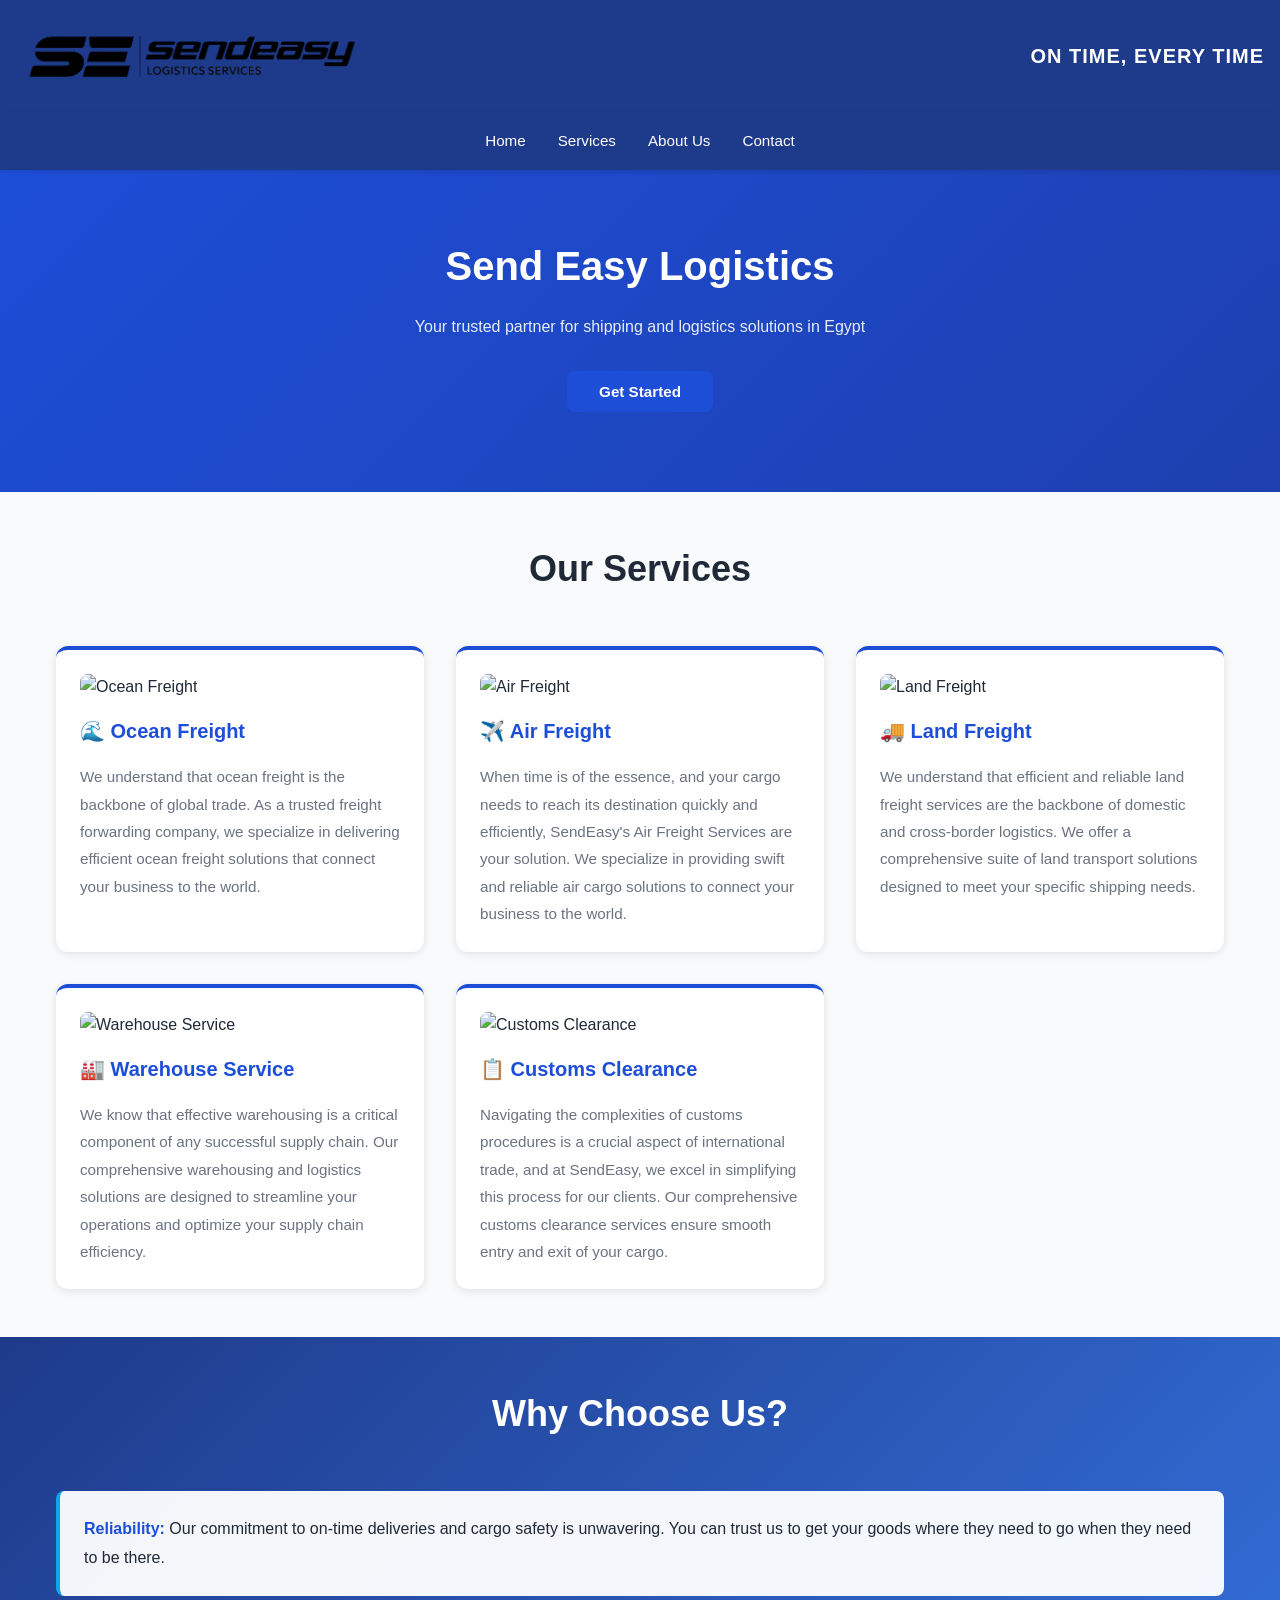
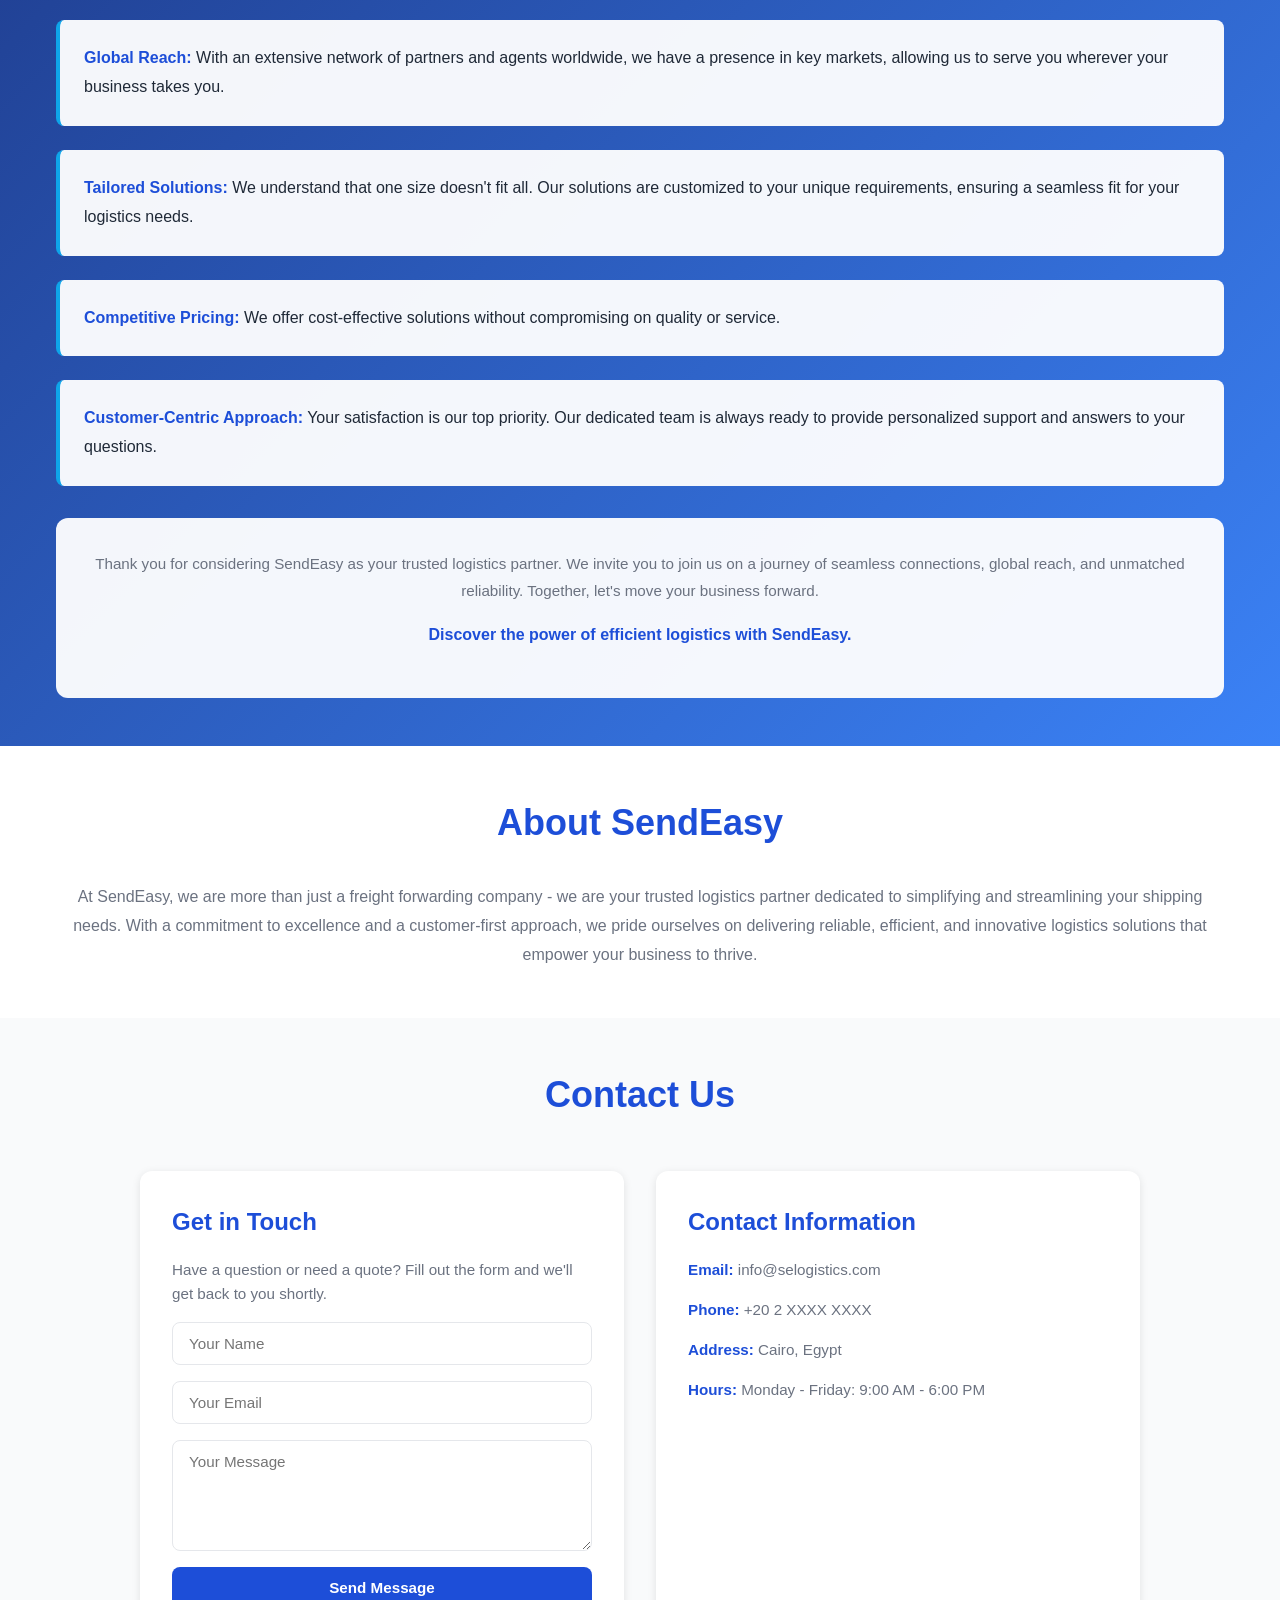
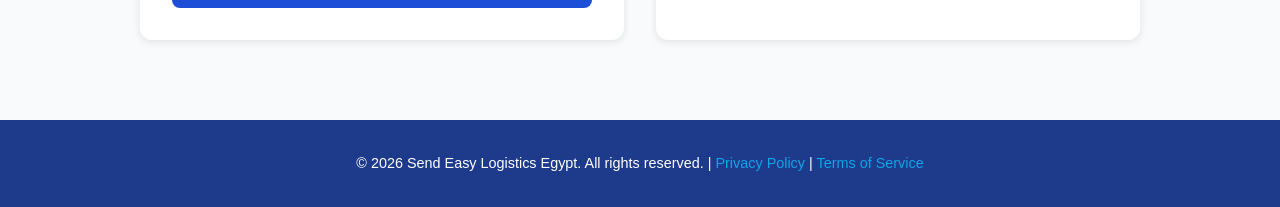
==== index.html @ a999d29d "Update footer company name to Send Easy Logistics Egypt" ====
<!DOCTYPE html>
<html lang="en">
<head>
    <meta charset="UTF-8">
    <meta name="viewport" content="width=device-width, initial-scale=1.0">
    <title>Send Easy Logistics | SE Logistics Egypt</title>
    
    <link rel="stylesheet" href="css/style.css">
</head>
<body class="bg-gray-50 text-gray-800 antialiased">

    <!-- Header Banner -->
    <div class="banner-container">
        <div class="banner-content">
            <img src="images/se-banner.png" alt="Send Easy Logistics" class="banner-logo">
            <div class="banner-text">
                <p>ON TIME, EVERY TIME</p>
            </div>
        </div>
    </div>

    <!-- Navigation -->
    <nav class="navbar">
        <div class="nav-container">
            <button class="mobile-menu-btn" id="mobileMenuBtn">☰</button>
            <ul class="nav-menu" id="navMenu">
                <li><a href="#home" class="nav-link">Home</a></li>
                <li><a href="#services" class="nav-link">Services</a></li>
                <li><a href="#about" class="nav-link">About Us</a></li>
                <li><a href="#contact" class="nav-link">Contact</a></li>
            </ul>
        </div>
    </nav>

    <!-- Hero Section -->
    <section id="home" class="hero">
        <h1>Send Easy Logistics</h1>
        <p>Your trusted partner for shipping and logistics solutions in Egypt</p>
        <button class="btn btn-primary">Get Started</button>
    </section>

    <!-- Services Section -->
    <section id="services" class="services-section">
        <div class="container">
            <h2>Our Services</h2>
            <div class="services-grid">
                <div class="service-card">
                    <img src="images/ocean-freight.jpg" alt="Ocean Freight" class="card-image">
                    <h3>🌊 Ocean Freight</h3>
                    <p>We understand that ocean freight is the backbone of global trade. As a trusted freight forwarding company, we specialize in delivering efficient ocean freight solutions that connect your business to the world.</p>
                </div>
                <div class="service-card">
                    <img src="images/air-freight.jpg" alt="Air Freight" class="card-image">
                    <h3>✈️ Air Freight</h3>
                    <p>When time is of the essence, and your cargo needs to reach its destination quickly and efficiently, SendEasy's Air Freight Services are your solution. We specialize in providing swift and reliable air cargo solutions to connect your business to the world.</p>
                </div>
                <div class="service-card">
                    <img src="images/land-freight.jpg" alt="Land Freight" class="card-image">
                    <h3>🚚 Land Freight</h3>
                    <p>We understand that efficient and reliable land freight services are the backbone of domestic and cross-border logistics. We offer a comprehensive suite of land transport solutions designed to meet your specific shipping needs.</p>
                </div>
                <div class="service-card">
                    <img src="images/warehouse-service.jpg" alt="Warehouse Service" class="card-image">
                    <h3>🏭 Warehouse Service</h3>
                    <p>We know that effective warehousing is a critical component of any successful supply chain. Our comprehensive warehousing and logistics solutions are designed to streamline your operations and optimize your supply chain efficiency.</p>
                </div>
                <div class="service-card">
                    <img src="images/customs-clearance.jpg" alt="Customs Clearance" class="card-image">
                    <h3>📋 Customs Clearance</h3>
                    <p>Navigating the complexities of customs procedures is a crucial aspect of international trade, and at SendEasy, we excel in simplifying this process for our clients. Our comprehensive customs clearance services ensure smooth entry and exit of your cargo.</p>
                </div>
            </div>
        </div>
    </section>

    <!-- Why Choose Us Section -->
    <section class="why-choose-us">
        <div class="container">
            <h2>Why Choose Us?</h2>
            <div class="reasons-grid">
                <div class="reason-item">
                    <strong>Reliability:</strong> Our commitment to on-time deliveries and cargo safety is unwavering. You can trust us to get your goods where they need to go when they need to be there.
                </div>
                <div class="reason-item">
                    <strong>Global Reach:</strong> With an extensive network of partners and agents worldwide, we have a presence in key markets, allowing us to serve you wherever your business takes you.
                </div>
                <div class="reason-item">
                    <strong>Tailored Solutions:</strong> We understand that one size doesn't fit all. Our solutions are customized to your unique requirements, ensuring a seamless fit for your logistics needs.
                </div>
                <div class="reason-item">
                    <strong>Competitive Pricing:</strong> We offer cost-effective solutions without compromising on quality or service.
                </div>
                <div class="reason-item">
                    <strong>Customer-Centric Approach:</strong> Your satisfaction is our top priority. Our dedicated team is always ready to provide personalized support and answers to your questions.
                </div>
            </div>
            <div class="why-choose-us-closing">
                <p>Thank you for considering SendEasy as your trusted logistics partner. We invite you to join us on a journey of seamless connections, global reach, and unmatched reliability. Together, let's move your business forward.</p>
                <p class="tagline">Discover the power of efficient logistics with SendEasy.</p>
            </div>
        </div>
    </section>

    <!-- About Section -->
    <section id="about" class="about-section">
        <div class="container">
            <h2>About SendEasy</h2>
            <p>At SendEasy, we are more than just a freight forwarding company - we are your trusted logistics partner dedicated to simplifying and streamlining your shipping needs. With a commitment to excellence and a customer-first approach, we pride ourselves on delivering reliable, efficient, and innovative logistics solutions that empower your business to thrive.</p>
        </div>
    </section>

    <!-- Contact Section -->
    <section id="contact" class="contact-section">
        <div class="container">
            <h2>Contact Us</h2>
            <div class="contact-content">
                <div class="contact-form">
                    <h3>Get in Touch</h3>
                    <p>Have a question or need a quote? Fill out the form and we'll get back to you shortly.</p>
                    <form class="form-group">
                        <input type="text" placeholder="Your Name" required>
                        <input type="email" placeholder="Your Email" required>
                        <textarea placeholder="Your Message" rows="5" required></textarea>
                        <button type="submit" class="btn btn-primary">Send Message</button>
                    </form>
                </div>
                <div class="contact-info">
                    <h3>Contact Information</h3>
                    <p><strong>Email:</strong> info@selogistics.com</p>
                    <p><strong>Phone:</strong> +20 2 XXXX XXXX</p>
                    <p><strong>Address:</strong> Cairo, Egypt</p>
                    <p><strong>Hours:</strong> Monday - Friday: 9:00 AM - 6:00 PM</p>
                </div>
            </div>
        </div>
    </section>

    <!-- Footer -->
    <footer>
        <p>&copy; 2026 Send Easy Logistics Egypt. All rights reserved. | <a href="#">Privacy Policy</a> | <a href="#">Terms of Service</a></p>
    </footer>

    <script src="js/script.js"></script>
</body>
</html>
---- css/style.css ----
/* SE Logistics Egypt - Main Styles */

:root {
    --primary-color: #1D4ED8;
    --secondary-color: #dc2626;
    --accent-color: #0EA5E9;
    --text-dark: #1f2937;
    --text-light: #6b7280;
    --border-color: #e5e7eb;
    --banner-blue: #1E3A8A;
}

* {
    margin: 0;
    padding: 0;
    box-sizing: border-box;
}

html {
    scroll-behavior: smooth;
}

body {
    font-family: 'Segoe UI', Tahoma, Geneva, Verdana, sans-serif;
    line-height: 1.6;
    color: var(--text-dark);
    background-color: #f9fafb;
    overflow-x: hidden;
}

.container {
    max-width: 1200px;
    margin: 0 auto;
    padding: 0 1rem;
}

/* Banner */
.banner-container {
    background-color: var(--banner-blue);
    box-shadow: 0 2px 8px rgba(0,0,0,0.1);
    overflow-x: hidden;
}

.banner-content {
    display: flex;
    align-items: center;
    justify-content: space-between;
    padding: 1rem;
    flex-wrap: wrap;
    gap: 1rem;
}

.banner-logo {
    height: 80px;
    object-fit: contain;
    max-width: 100%;
}

.banner-text p {
    font-weight: 700;
    font-size: 1.25rem;
    letter-spacing: 0.05em;
    color: white;
    text-align: right;
}

@media (max-width: 768px) {
    .banner-content {
        flex-direction: column;
        padding: 1rem 0.5rem;
    }

    .banner-logo {
        height: 60px;
        width: 100%;
    }

    .banner-text p {
        font-size: 1rem;
    }
}

/* Navigation */
.navbar {
    background-color: var(--banner-blue);
    box-shadow: 0 2px 4px rgba(0,0,0,0.1);
    position: sticky;
    top: 0;
    z-index: 100;
}

.nav-container {
    max-width: 1200px;
    margin: 0 auto;
    padding: 0 1rem;
    display: flex;
    align-items: center;
    justify-content: center;
    position: relative;
}

.nav-menu {
    list-style: none;
    display: flex;
    justify-content: center;
    gap: 2rem;
    padding: 1rem 0;
    flex-wrap: wrap;
}

.nav-link {
    text-decoration: none;
    color: white;
    font-weight: 500;
    transition: color 0.3s ease;
    font-size: 0.95rem;
}

.nav-link:hover {
    color: var(--accent-color);
}

.mobile-menu-btn {
    display: none;
    background: none;
    border: none;
    font-size: 1.5rem;
    cursor: pointer;
    color: white;
}

@media (max-width: 768px) {
    .nav-container {
        justify-content: space-between;
        padding: 0.5rem;
    }

    .mobile-menu-btn {
        display: block;
    }

    .nav-menu {
        flex-direction: column;
        gap: 0.5rem;
        padding: 1rem 0;
        width: 100%;
    }

    .nav-menu.active {
        display: flex;
    }

    .nav-menu:not(.active) {
        display: none;
    }

    .nav-link {
        display: block;
        padding: 0.5rem 1rem;
        text-align: center;
    }
}

/* Hero Section */
.hero {
    background: linear-gradient(135deg, #1D4ED8 0%, #1E40AF 100%);
    color: white;
    padding: 4rem 1rem 5rem 1rem;
    text-align: center;
}

.hero h1 {
    font-size: 2.5rem;
    margin-bottom: 1rem;
}

.hero p {
    font-size: 1rem;
    margin-bottom: 2rem;
    opacity: 0.9;
}

@media (max-width: 768px) {
    .hero {
        padding: 2.5rem 1rem 3rem 1rem;
    }

    .hero h1 {
        font-size: 1.75rem;
    }

    .hero p {
        font-size: 0.9rem;
    }
}

/* Buttons */
.btn {
    display: inline-block;
    padding: 0.75rem 2rem;
    border-radius: 0.5rem;
    text-decoration: none;
    font-weight: 600;
    transition: all 0.3s ease;
    border: none;
    cursor: pointer;
    font-size: 0.95rem;
}

.btn-primary {
    background-color: var(--primary-color);
    color: white;
}

.btn-primary:hover {
    background-color: #1E40AF;
    transform: translateY(-2px);
    box-shadow: 0 4px 12px rgba(29, 78, 216, 0.35);
}

.btn-secondary {
    background-color: var(--secondary-color);
    color: white;
}

.btn-secondary:hover {
    background-color: #b91c1c;
    transform: translateY(-2px);
}

/* Services Section */
.services-section {
    padding: 3rem 1rem;
    background-color: #f9fafb;
}

.services-section h2 {
    font-size: 2.25rem;
    text-align: center;
    margin-bottom: 3rem;
    color: var(--text-dark);
}

.services-grid {
    display: grid;
    grid-template-columns: repeat(3, 1fr);
    gap: 2rem;
    max-width: 1200px;
    margin: 0 auto;
}

.service-card {
    background: white;
    padding: 1.5rem;
    border-radius: 0.75rem;
    box-shadow: 0 2px 8px rgba(0,0,0,0.1);
    transition: all 0.3s ease;
    border-top: 4px solid var(--primary-color);
}

.service-card:hover {
    box-shadow: 0 8px 16px rgba(0,0,0,0.15);
    transform: translateY(-4px);
}

.card-image {
    width: 100%;
    height: 200px;
    object-fit: cover;
    border-radius: 0.5rem;
    margin-bottom: 1rem;
}

.service-card h3 {
    color: var(--primary-color);
    margin-bottom: 1rem;
    font-size: 1.25rem;
}

.service-card p {
    color: var(--text-light);
    line-height: 1.8;
    font-size: 0.95rem;
}

/* Last two cards centered */
.services-grid .service-card:nth-child(4),
.services-grid .service-card:nth-child(5) {
    grid-column: auto;
}

.services-grid .service-card:nth-child(4) {
    grid-column: 1 / 2;
    margin-left: auto;
}

.services-grid .service-card:nth-child(5) {
    grid-column: 2 / 3;
    margin-right: auto;
}

@media (max-width: 1024px) {
    .services-grid {
        grid-template-columns: repeat(2, 1fr);
    }

    .services-grid .service-card:nth-child(4) {
        grid-column: 1 / 2;
        margin-left: 0;
    }

    .services-grid .service-card:nth-child(5) {
        grid-column: 2 / 3;
        margin-right: 0;
    }
}

@media (max-width: 768px) {
    .services-section {
        padding: 2rem 0.5rem;
    }

    .services-section h2 {
        font-size: 1.75rem;
        margin-bottom: 2rem;
    }

    .services-grid {
        grid-template-columns: 1fr;
        gap: 1.5rem;
    }

    .services-grid .service-card:nth-child(4),
    .services-grid .service-card:nth-child(5) {
        grid-column: auto;
        margin: 0;
    }

    .card-image {
        height: 150px;
    }

    .service-card {
        padding: 1rem;
    }

    .service-card h3 {
        font-size: 1.1rem;
    }

    .service-card p {
        font-size: 0.9rem;
    }
}

/* Why Choose Us Section */
.why-choose-us {
    background: linear-gradient(135deg, var(--banner-blue) 0%, #3B82F6 100%);
    padding: 3rem 1rem;
}

.why-choose-us h2 {
    font-size: 2.25rem;
    margin-bottom: 3rem;
    text-align: center;
    color: white;
}

.reasons-grid {
    display: grid;
    grid-template-columns: 1fr;
    gap: 1.5rem;
    margin-bottom: 2rem;
}

.reason-item {
    background: rgba(255, 255, 255, 0.95);
    padding: 1.5rem;
    border-radius: 0.5rem;
    border-left: 4px solid var(--accent-color);
    line-height: 1.8;
}

.reason-item strong {
    color: var(--primary-color);
    font-size: 1rem;
}

.why-choose-us-closing {
    background: rgba(255, 255, 255, 0.95);
    padding: 2rem;
    border-radius: 0.75rem;
    text-align: center;
}

.why-choose-us-closing p {
    color: var(--text-light);
    line-height: 1.8;
    margin-bottom: 1rem;
    font-size: 0.95rem;
}

.why-choose-us-closing .tagline {
    font-weight: 600;
    color: var(--primary-color);
    font-size: 1rem;
}

@media (max-width: 768px) {
    .why-choose-us {
        padding: 2rem 0.5rem;
    }

    .why-choose-us h2 {
        font-size: 1.75rem;
        margin-bottom: 2rem;
    }

    .reason-item {
        padding: 1rem;
    }

    .reason-item strong {
        font-size: 0.95rem;
    }

    .why-choose-us-closing {
        padding: 1.5rem;
    }

    .why-choose-us-closing p {
        font-size: 0.9rem;
    }
}

/* About Section */
.about-section {
    padding: 3rem 1rem;
    background-color: white;
}

.about-section h2 {
    font-size: 2.25rem;
    text-align: center;
    margin-bottom: 2rem;
    color: var(--primary-color);
}

.about-section p {
    font-size: 1rem;
    text-align: center;
    color: var(--text-light);
    line-height: 1.8;
}

@media (max-width: 768px) {
    .about-section {
        padding: 2rem 0.5rem;
    }

    .about-section h2 {
        font-size: 1.75rem;
        margin-bottom: 1.5rem;
    }

    .about-section p {
        font-size: 0.95rem;
    }
}

/* Contact Section */
.contact-section {
    padding: 3rem 1rem;
    background-color: #f9fafb;
}

.contact-section h2 {
    font-size: 2.25rem;
    text-align: center;
    margin-bottom: 3rem;
    color: var(--primary-color);
}

.contact-content {
    display: grid;
    grid-template-columns: 1fr 1fr;
    gap: 2rem;
    max-width: 1000px;
    margin: 0 auto;
}

.contact-form,
.contact-info {
    background: white;
    padding: 2rem;
    border-radius: 0.75rem;
    box-shadow: 0 2px 8px rgba(0,0,0,0.1);
}

.contact-form h3,
.contact-info h3 {
    font-size: 1.5rem;
    margin-bottom: 1rem;
    color: var(--primary-color);
}

.contact-form p,
.contact-info p {
    color: var(--text-light);
    margin-bottom: 1rem;
    font-size: 0.95rem;
}

.form-group {
    display: flex;
    flex-direction: column;
    gap: 1rem;
}

.form-group input,
.form-group textarea {
    padding: 0.75rem 1rem;
    border: 1px solid var(--border-color);
    border-radius: 0.5rem;
    font-family: inherit;
    font-size: 0.95rem;
}

.form-group input:focus,
.form-group textarea:focus {
    outline: none;
    border-color: var(--primary-color);
    box-shadow: 0 0 0 3px rgba(29, 78, 216, 0.12);
}

.contact-info strong {
    color: var(--primary-color);
}

@media (max-width: 768px) {
    .contact-section {
        padding: 2rem 0.5rem;
    }

    .contact-section h2 {
        font-size: 1.75rem;
        margin-bottom: 2rem;
    }

    .contact-content {
        grid-template-columns: 1fr;
        gap: 1.5rem;
    }

    .contact-form,
    .contact-info {
        padding: 1.5rem;
    }

    .contact-form h3,
    .contact-info h3 {
        font-size: 1.25rem;
    }
}

/* Footer */
footer {
    background-color: var(--banner-blue);
    color: white;
    text-align: center;
    padding: 2rem 1rem;
    margin-top: 2rem;
    font-size: 0.9rem;
}

footer a {
    color: var(--accent-color);
    text-decoration: none;
}

footer a:hover {
    text-decoration: underline;
}

@media (max-width: 768px) {
    footer {
        padding: 1.5rem 0.5rem;
        font-size: 0.85rem;
    }
}

/* Utility Classes */
@media (max-width: 768px) {
    body {
        font-size: 14px;
    }
}
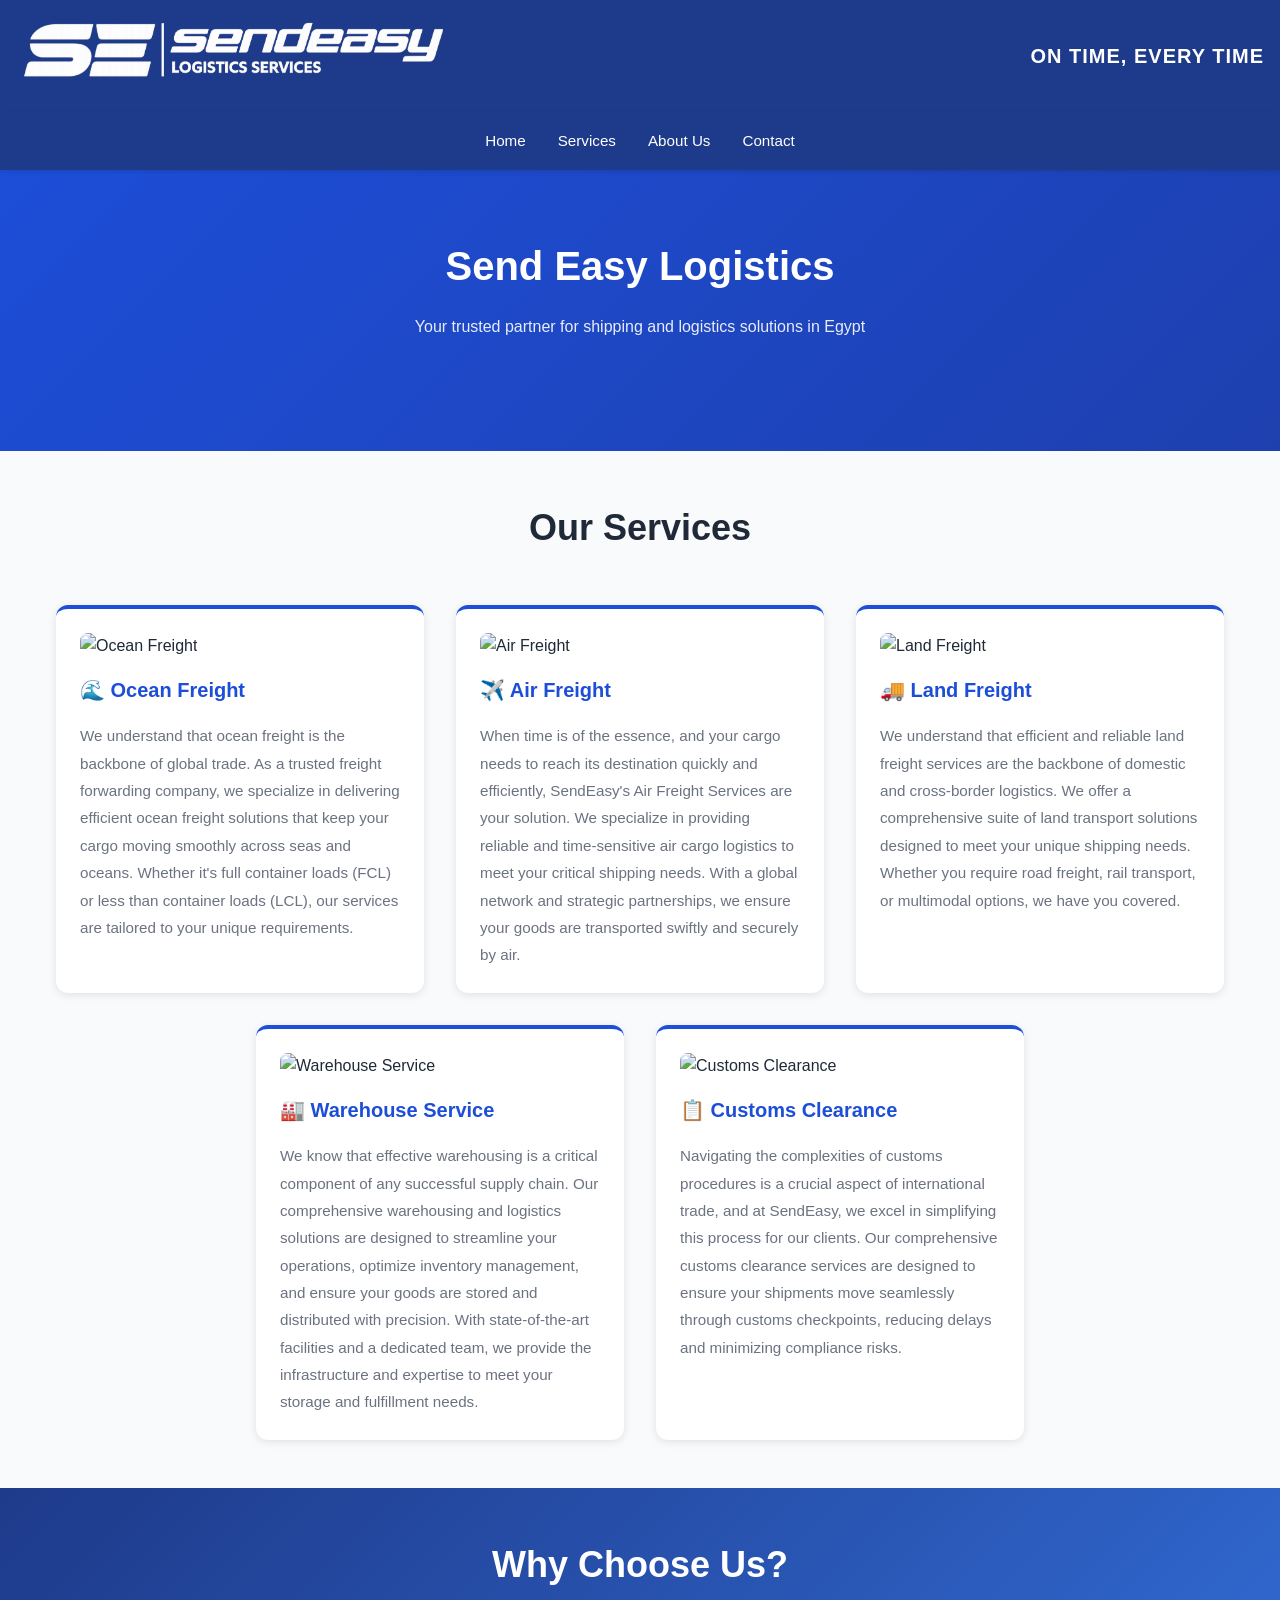
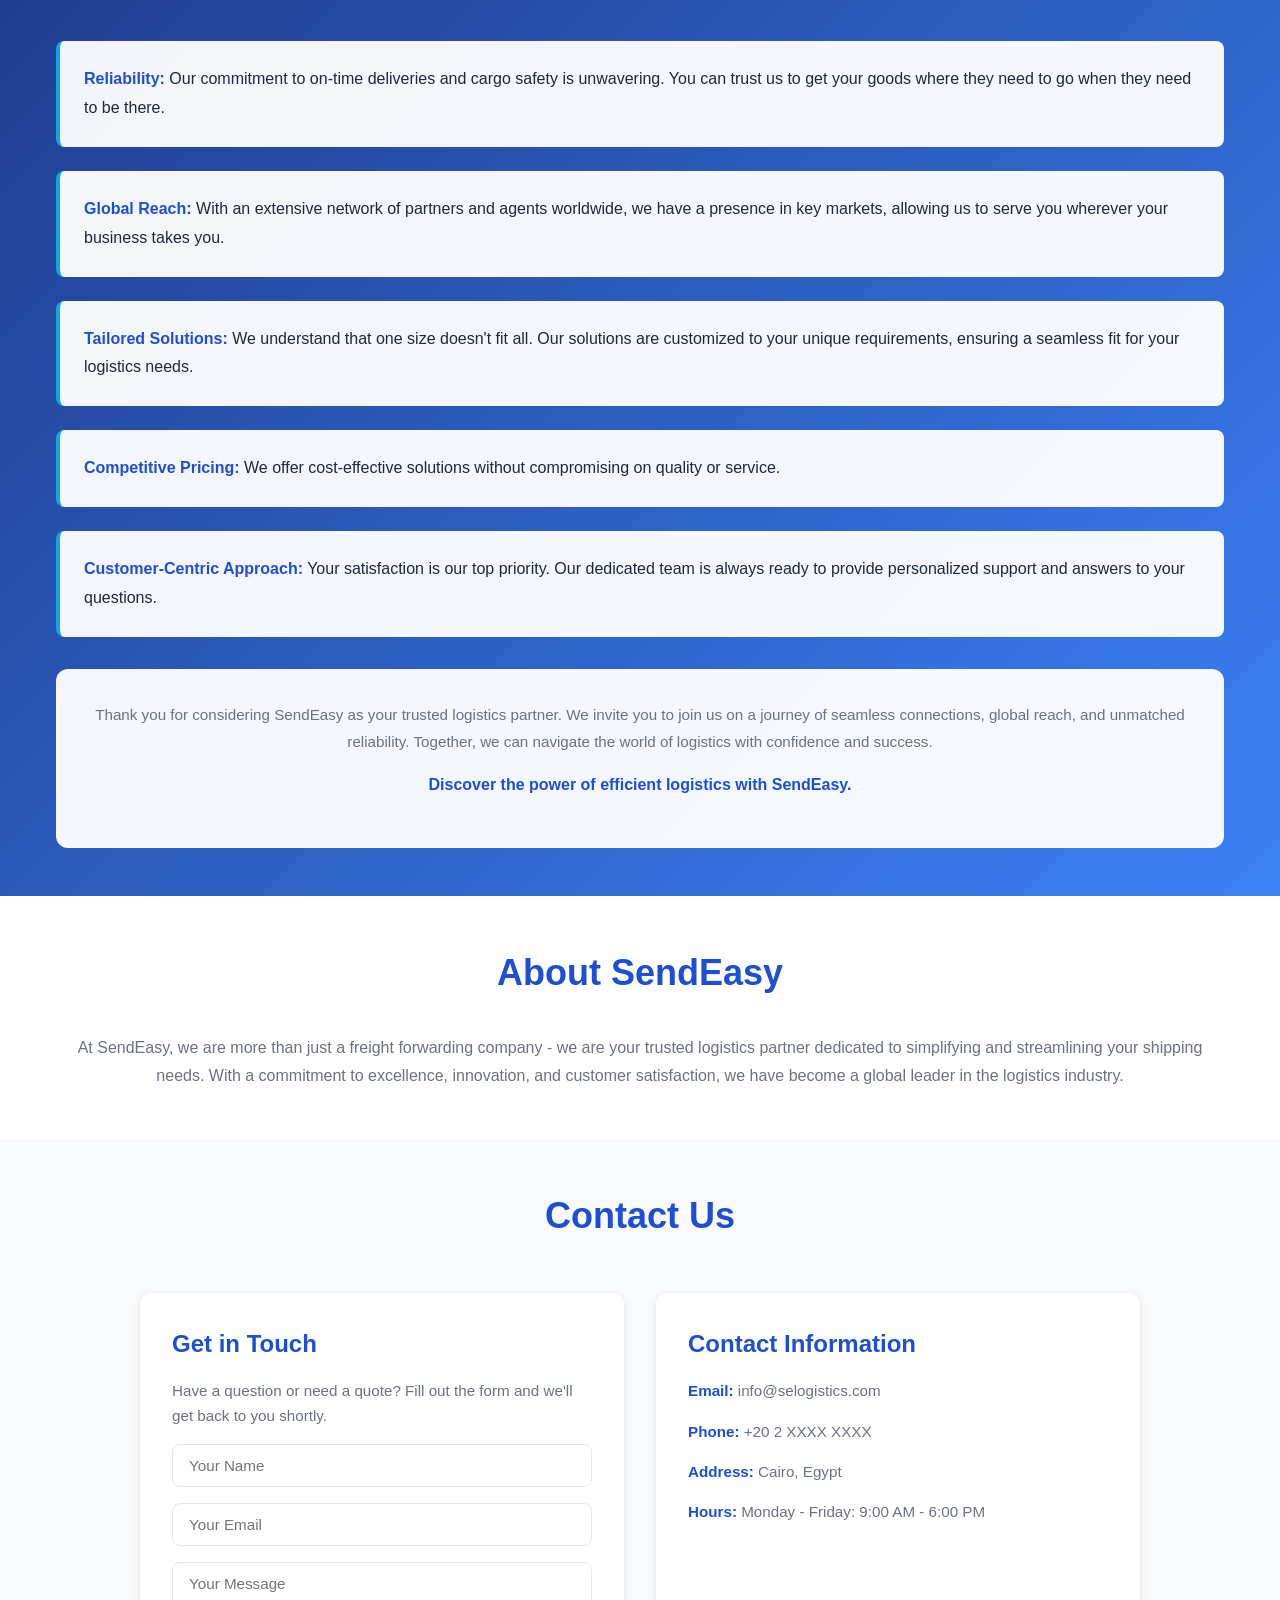
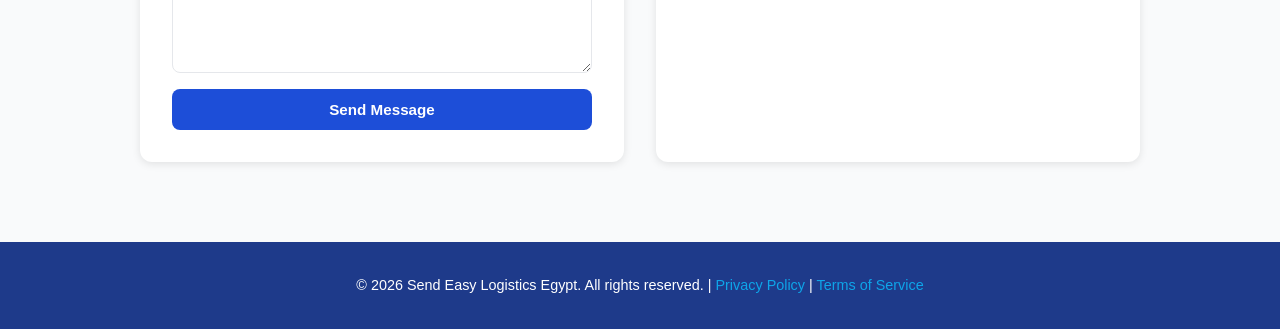
==== commit 22fdd9f1: "Remove Get Started button from hero section" ====
--- a/index.html
+++ b/index.html
@@ -36,7 +36,6 @@
     <section id="home" class="hero">
         <h1>Send Easy Logistics</h1>
         <p>Your trusted partner for shipping and logistics solutions in Egypt</p>
-        <button class="btn btn-primary">Get Started</button>
     </section>
 
     <!-- Services Section -->
@@ -47,27 +46,27 @@
                 <div class="service-card">
                     <img src="images/ocean-freight.jpg" alt="Ocean Freight" class="card-image">
                     <h3>🌊 Ocean Freight</h3>
-                    <p>We understand that ocean freight is the backbone of global trade. As a trusted freight forwarding company, we specialize in delivering efficient ocean freight solutions that connect your business to the world.</p>
+                    <p>We understand that ocean freight is the backbone of global trade. As a trusted freight forwarding company, we specialize in delivering efficient ocean freight solutions that keep your cargo moving smoothly across seas and oceans. Whether it's full container loads (FCL) or less than container loads (LCL), our services are tailored to your unique requirements.</p>
                 </div>
                 <div class="service-card">
                     <img src="images/air-freight.jpg" alt="Air Freight" class="card-image">
                     <h3>✈️ Air Freight</h3>
-                    <p>When time is of the essence, and your cargo needs to reach its destination quickly and efficiently, SendEasy's Air Freight Services are your solution. We specialize in providing swift and reliable air cargo solutions to connect your business to the world.</p>
+                    <p>When time is of the essence, and your cargo needs to reach its destination quickly and efficiently, SendEasy's Air Freight Services are your solution. We specialize in providing reliable and time-sensitive air cargo logistics to meet your critical shipping needs. With a global network and strategic partnerships, we ensure your goods are transported swiftly and securely by air.</p>
                 </div>
                 <div class="service-card">
                     <img src="images/land-freight.jpg" alt="Land Freight" class="card-image">
                     <h3>🚚 Land Freight</h3>
-                    <p>We understand that efficient and reliable land freight services are the backbone of domestic and cross-border logistics. We offer a comprehensive suite of land transport solutions designed to meet your specific shipping needs.</p>
+                    <p>We understand that efficient and reliable land freight services are the backbone of domestic and cross-border logistics. We offer a comprehensive suite of land transport solutions designed to meet your unique shipping needs. Whether you require road freight, rail transport, or multimodal options, we have you covered.</p>
                 </div>
                 <div class="service-card">
                     <img src="images/warehouse-service.jpg" alt="Warehouse Service" class="card-image">
                     <h3>🏭 Warehouse Service</h3>
-                    <p>We know that effective warehousing is a critical component of any successful supply chain. Our comprehensive warehousing and logistics solutions are designed to streamline your operations and optimize your supply chain efficiency.</p>
+                    <p>We know that effective warehousing is a critical component of any successful supply chain. Our comprehensive warehousing and logistics solutions are designed to streamline your operations, optimize inventory management, and ensure your goods are stored and distributed with precision. With state-of-the-art facilities and a dedicated team, we provide the infrastructure and expertise to meet your storage and fulfillment needs.</p>
                 </div>
                 <div class="service-card">
                     <img src="images/customs-clearance.jpg" alt="Customs Clearance" class="card-image">
                     <h3>📋 Customs Clearance</h3>
-                    <p>Navigating the complexities of customs procedures is a crucial aspect of international trade, and at SendEasy, we excel in simplifying this process for our clients. Our comprehensive customs clearance services ensure smooth entry and exit of your cargo.</p>
+                    <p>Navigating the complexities of customs procedures is a crucial aspect of international trade, and at SendEasy, we excel in simplifying this process for our clients. Our comprehensive customs clearance services are designed to ensure your shipments move seamlessly through customs checkpoints, reducing delays and minimizing compliance risks.</p>
                 </div>
             </div>
         </div>
@@ -95,7 +94,7 @@
                 </div>
             </div>
             <div class="why-choose-us-closing">
-                <p>Thank you for considering SendEasy as your trusted logistics partner. We invite you to join us on a journey of seamless connections, global reach, and unmatched reliability. Together, let's move your business forward.</p>
+                <p>Thank you for considering SendEasy as your trusted logistics partner. We invite you to join us on a journey of seamless connections, global reach, and unmatched reliability. Together, we can navigate the world of logistics with confidence and success.</p>
                 <p class="tagline">Discover the power of efficient logistics with SendEasy.</p>
             </div>
         </div>
@@ -105,7 +104,7 @@
     <section id="about" class="about-section">
         <div class="container">
             <h2>About SendEasy</h2>
-            <p>At SendEasy, we are more than just a freight forwarding company - we are your trusted logistics partner dedicated to simplifying and streamlining your shipping needs. With a commitment to excellence and a customer-first approach, we pride ourselves on delivering reliable, efficient, and innovative logistics solutions that empower your business to thrive.</p>
+            <p>At SendEasy, we are more than just a freight forwarding company - we are your trusted logistics partner dedicated to simplifying and streamlining your shipping needs. With a commitment to excellence, innovation, and customer satisfaction, we have become a global leader in the logistics industry.</p>
         </div>
     </section>
 
--- a/css/style.css
+++ b/css/style.css
@@ -243,7 +243,7 @@
 
 .services-grid {
     display: grid;
-    grid-template-columns: repeat(3, 1fr);
+    grid-template-columns: repeat(6, minmax(0, 1fr));
     gap: 2rem;
     max-width: 1200px;
     margin: 0 auto;
@@ -283,35 +283,24 @@
     font-size: 0.95rem;
 }
 
-/* Last two cards centered */
-.services-grid .service-card:nth-child(4),
-.services-grid .service-card:nth-child(5) {
-    grid-column: auto;
-}
-
-.services-grid .service-card:nth-child(4) {
-    grid-column: 1 / 2;
-    margin-left: auto;
-}
-
-.services-grid .service-card:nth-child(5) {
-    grid-column: 2 / 3;
-    margin-right: auto;
-}
+/* 3 cards on first row, 2 centered on second row */
+.services-grid .service-card:nth-child(1) { grid-column: 1 / span 2; }
+.services-grid .service-card:nth-child(2) { grid-column: 3 / span 2; }
+.services-grid .service-card:nth-child(3) { grid-column: 5 / span 2; }
+.services-grid .service-card:nth-child(4) { grid-column: 2 / span 2; }
+.services-grid .service-card:nth-child(5) { grid-column: 4 / span 2; }
 
 @media (max-width: 1024px) {
     .services-grid {
-        grid-template-columns: repeat(2, 1fr);
-    }
-
-    .services-grid .service-card:nth-child(4) {
-        grid-column: 1 / 2;
-        margin-left: 0;
-    }
-
+        grid-template-columns: repeat(2, minmax(0, 1fr));
+    }
+
+    .services-grid .service-card:nth-child(1),
+    .services-grid .service-card:nth-child(2),
+    .services-grid .service-card:nth-child(3),
+    .services-grid .service-card:nth-child(4),
     .services-grid .service-card:nth-child(5) {
-        grid-column: 2 / 3;
-        margin-right: 0;
+        grid-column: auto;
     }
 }
 
@@ -328,12 +317,6 @@
     .services-grid {
         grid-template-columns: 1fr;
         gap: 1.5rem;
-    }
-
-    .services-grid .service-card:nth-child(4),
-    .services-grid .service-card:nth-child(5) {
-        grid-column: auto;
-        margin: 0;
     }
 
     .card-image {
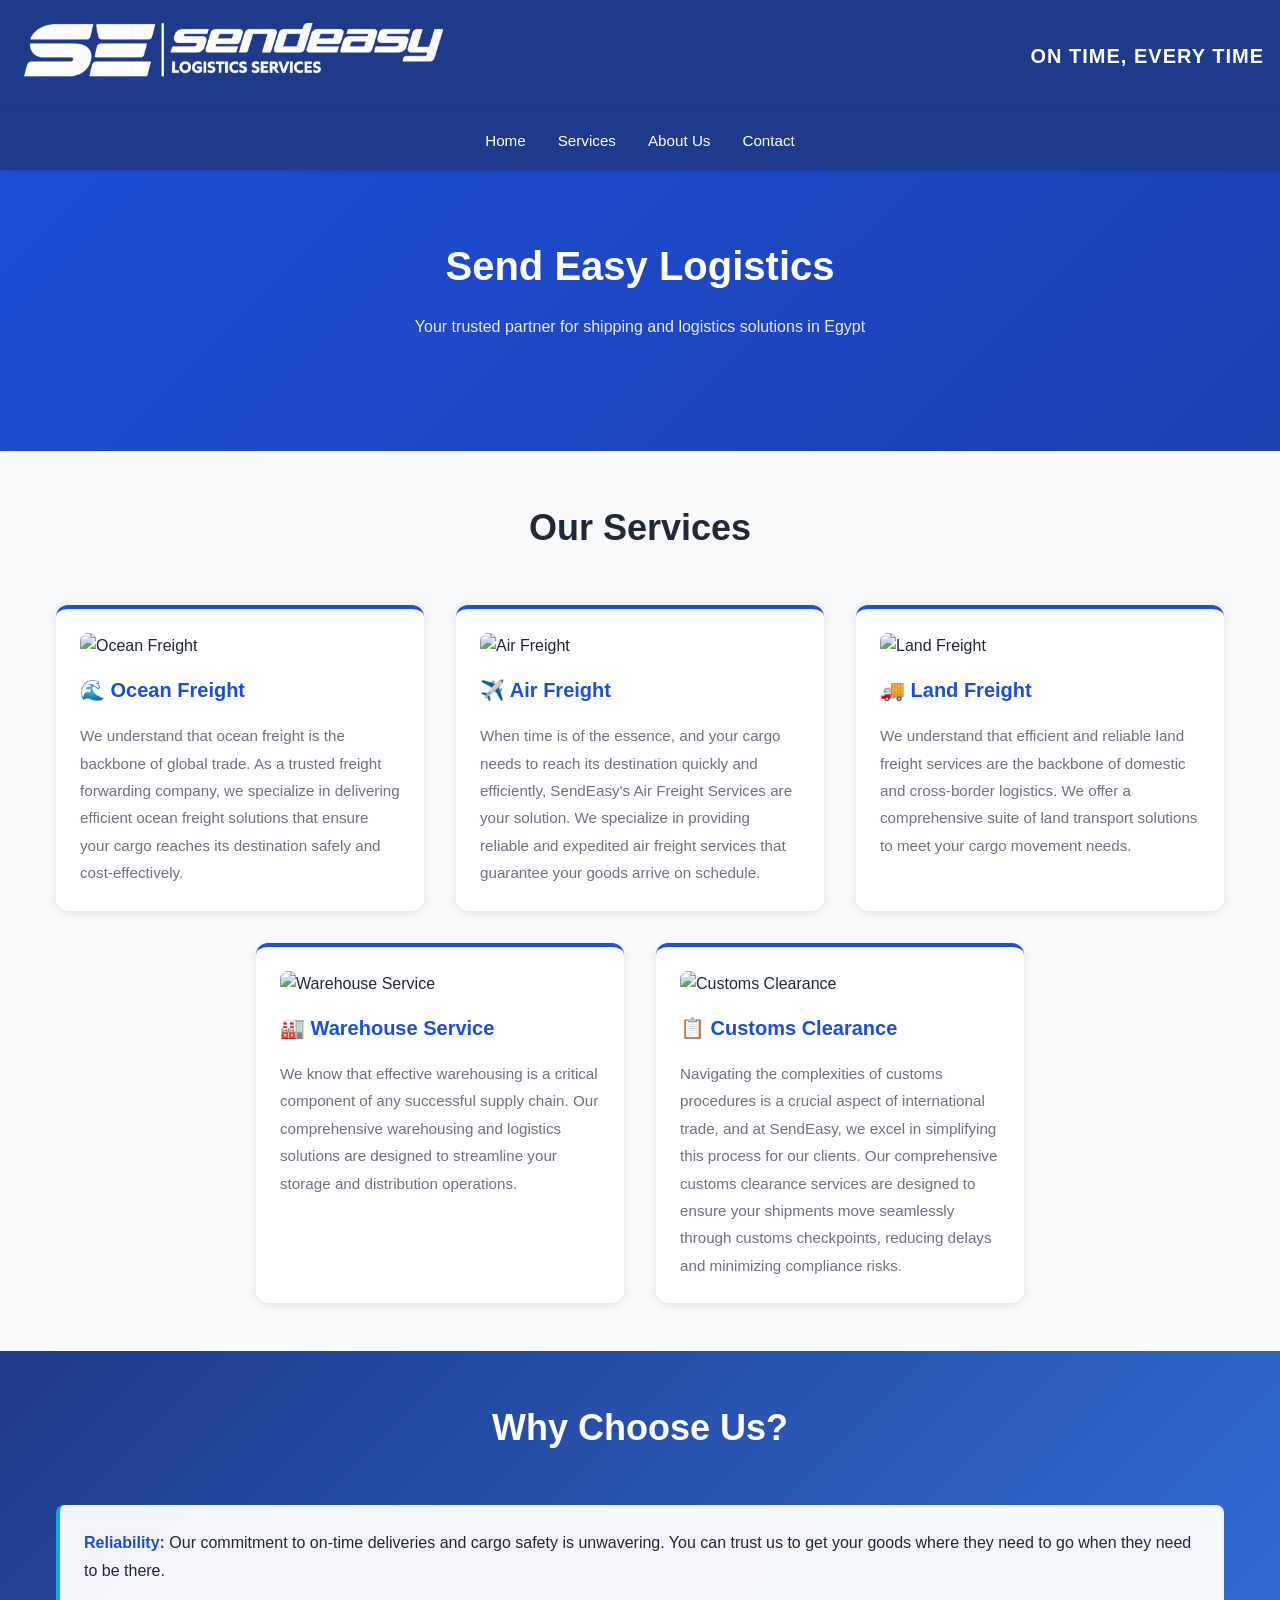
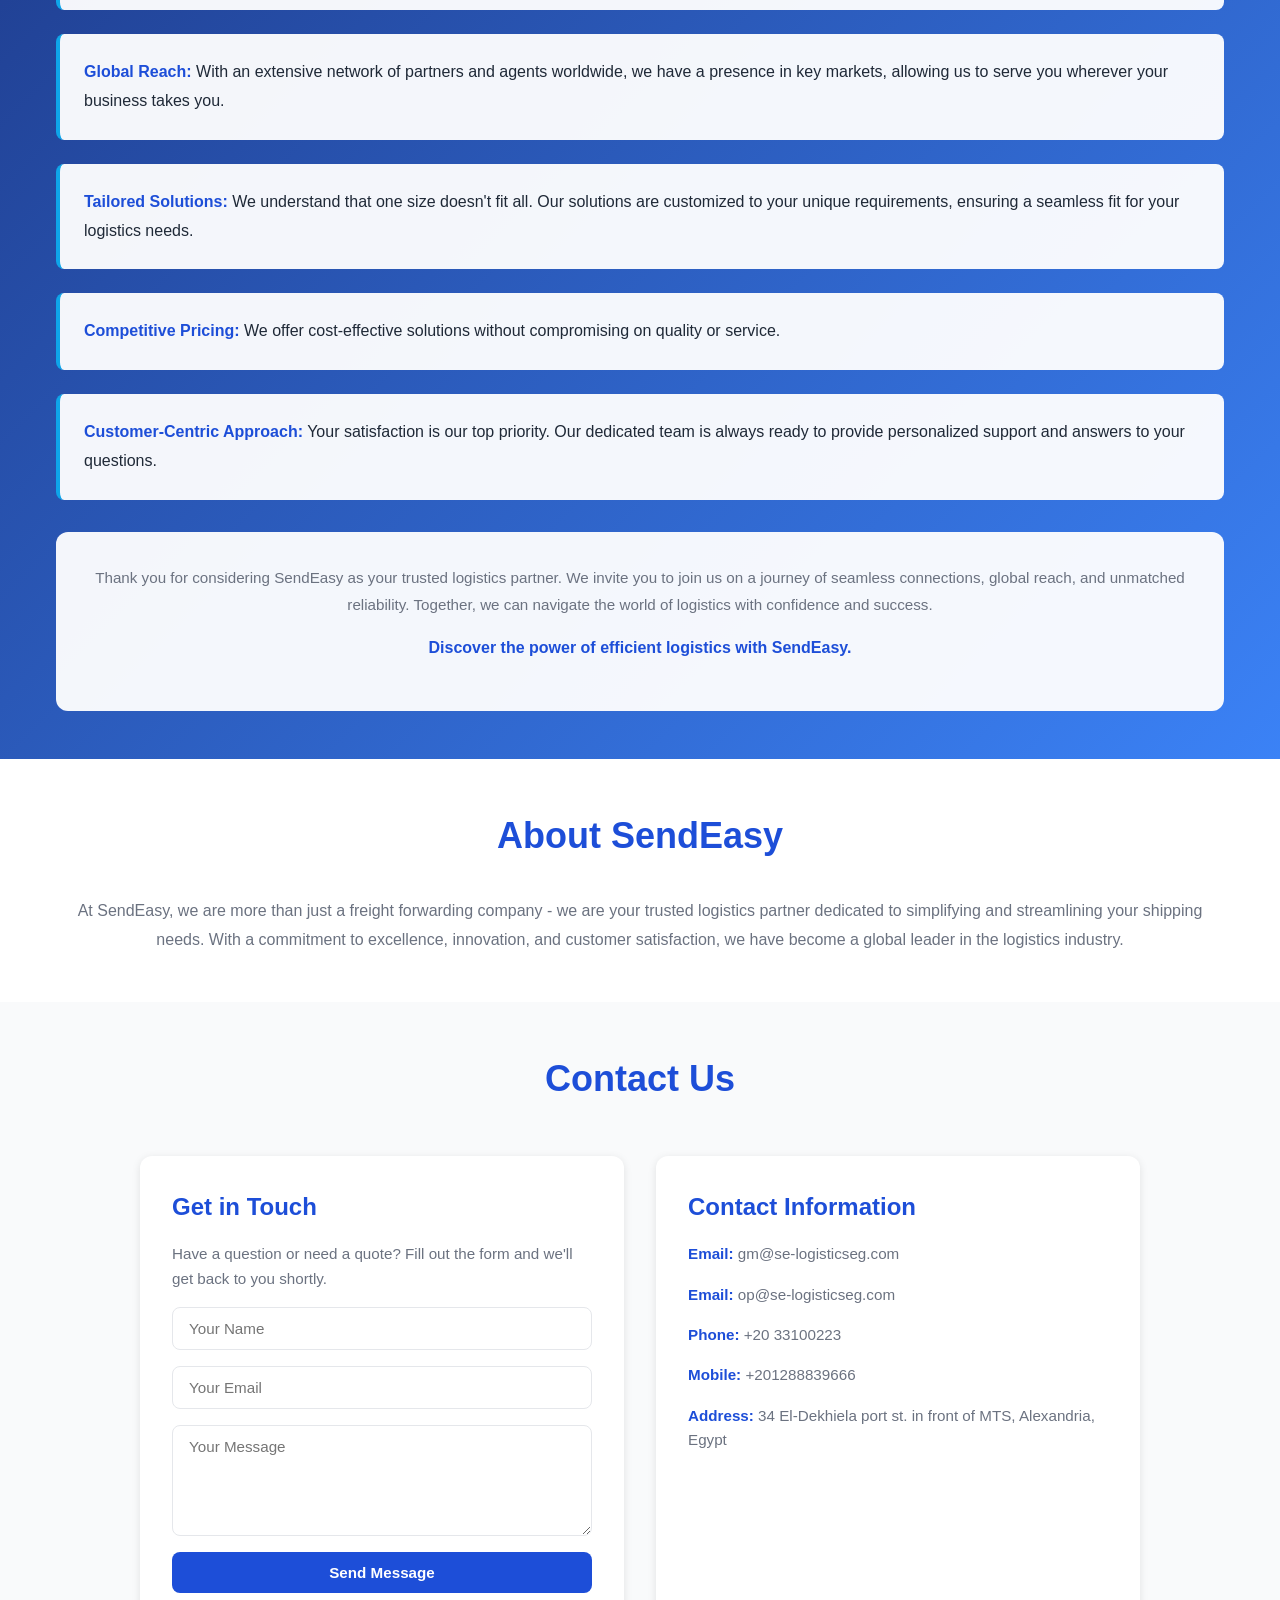
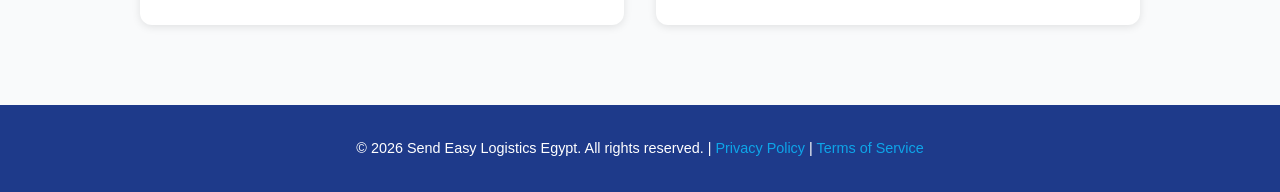
==== commit c1e0f79a: "Update contact information and add mobile number to footer contact details" ====
--- a/index.html
+++ b/index.html
@@ -46,22 +46,22 @@
                 <div class="service-card">
                     <img src="images/ocean-freight.jpg" alt="Ocean Freight" class="card-image">
                     <h3>🌊 Ocean Freight</h3>
-                    <p>We understand that ocean freight is the backbone of global trade. As a trusted freight forwarding company, we specialize in delivering efficient ocean freight solutions that keep your cargo moving smoothly across seas and oceans. Whether it's full container loads (FCL) or less than container loads (LCL), our services are tailored to your unique requirements.</p>
+                    <p>We understand that ocean freight is the backbone of global trade. As a trusted freight forwarding company, we specialize in delivering efficient ocean freight solutions that ensure your cargo reaches its destination safely and cost-effectively.</p>
                 </div>
                 <div class="service-card">
                     <img src="images/air-freight.jpg" alt="Air Freight" class="card-image">
                     <h3>✈️ Air Freight</h3>
-                    <p>When time is of the essence, and your cargo needs to reach its destination quickly and efficiently, SendEasy's Air Freight Services are your solution. We specialize in providing reliable and time-sensitive air cargo logistics to meet your critical shipping needs. With a global network and strategic partnerships, we ensure your goods are transported swiftly and securely by air.</p>
+                    <p>When time is of the essence, and your cargo needs to reach its destination quickly and efficiently, SendEasy's Air Freight Services are your solution. We specialize in providing reliable and expedited air freight services that guarantee your goods arrive on schedule.</p>
                 </div>
                 <div class="service-card">
                     <img src="images/land-freight.jpg" alt="Land Freight" class="card-image">
                     <h3>🚚 Land Freight</h3>
-                    <p>We understand that efficient and reliable land freight services are the backbone of domestic and cross-border logistics. We offer a comprehensive suite of land transport solutions designed to meet your unique shipping needs. Whether you require road freight, rail transport, or multimodal options, we have you covered.</p>
+                    <p>We understand that efficient and reliable land freight services are the backbone of domestic and cross-border logistics. We offer a comprehensive suite of land transport solutions to meet your cargo movement needs.</p>
                 </div>
                 <div class="service-card">
                     <img src="images/warehouse-service.jpg" alt="Warehouse Service" class="card-image">
                     <h3>🏭 Warehouse Service</h3>
-                    <p>We know that effective warehousing is a critical component of any successful supply chain. Our comprehensive warehousing and logistics solutions are designed to streamline your operations, optimize inventory management, and ensure your goods are stored and distributed with precision. With state-of-the-art facilities and a dedicated team, we provide the infrastructure and expertise to meet your storage and fulfillment needs.</p>
+                    <p>We know that effective warehousing is a critical component of any successful supply chain. Our comprehensive warehousing and logistics solutions are designed to streamline your storage and distribution operations.</p>
                 </div>
                 <div class="service-card">
                     <img src="images/customs-clearance.jpg" alt="Customs Clearance" class="card-image">
@@ -125,10 +125,11 @@
                 </div>
                 <div class="contact-info">
                     <h3>Contact Information</h3>
-                    <p><strong>Email:</strong> info@selogistics.com</p>
-                    <p><strong>Phone:</strong> +20 2 XXXX XXXX</p>
-                    <p><strong>Address:</strong> Cairo, Egypt</p>
-                    <p><strong>Hours:</strong> Monday - Friday: 9:00 AM - 6:00 PM</p>
+                    <p><strong>Email:</strong> gm@se-logisticseg.com</p>
+                    <p><strong>Email:</strong> op@se-logisticseg.com</p>
+                    <p><strong>Phone:</strong> +20 33100223</p>
+                    <p><strong>Mobile:</strong> +201288839666</p>
+                    <p><strong>Address:</strong> 34 El-Dekhiela port st. in front of MTS, Alexandria, Egypt</p>
                 </div>
             </div>
         </div>
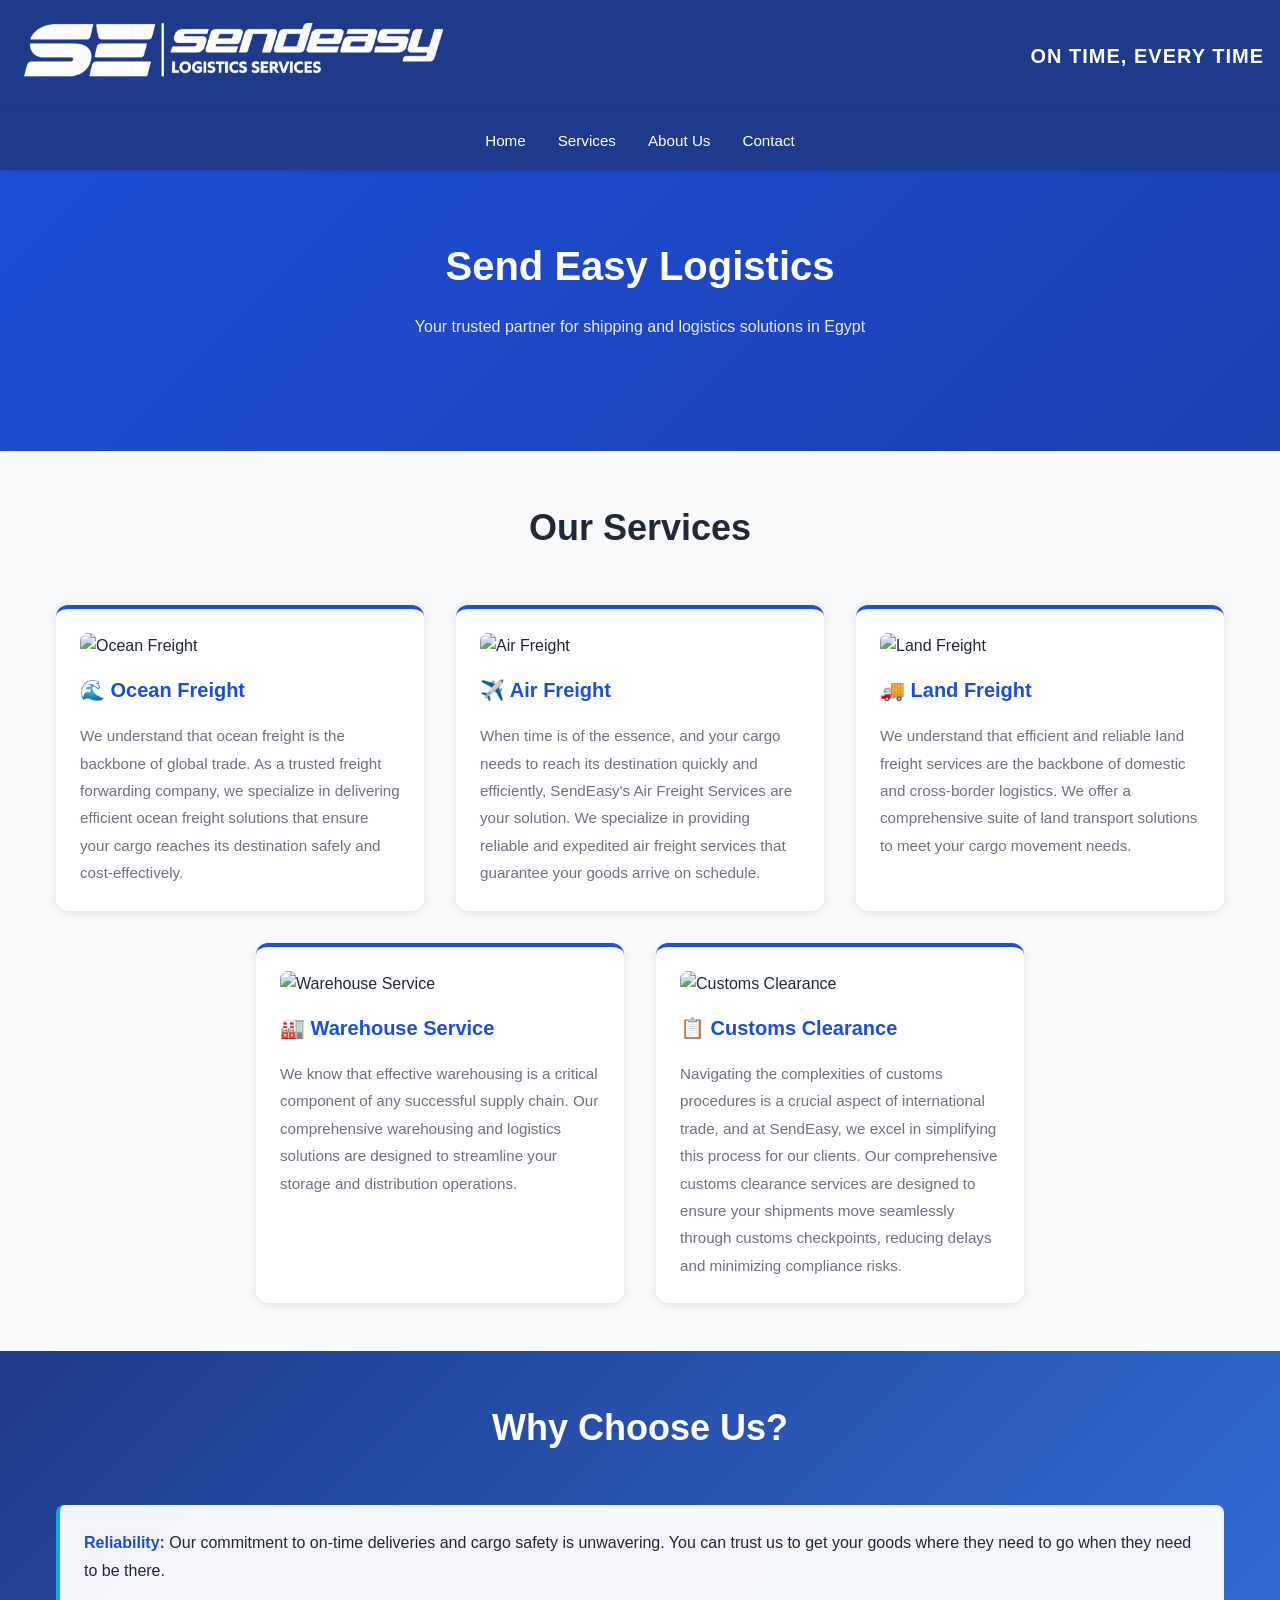
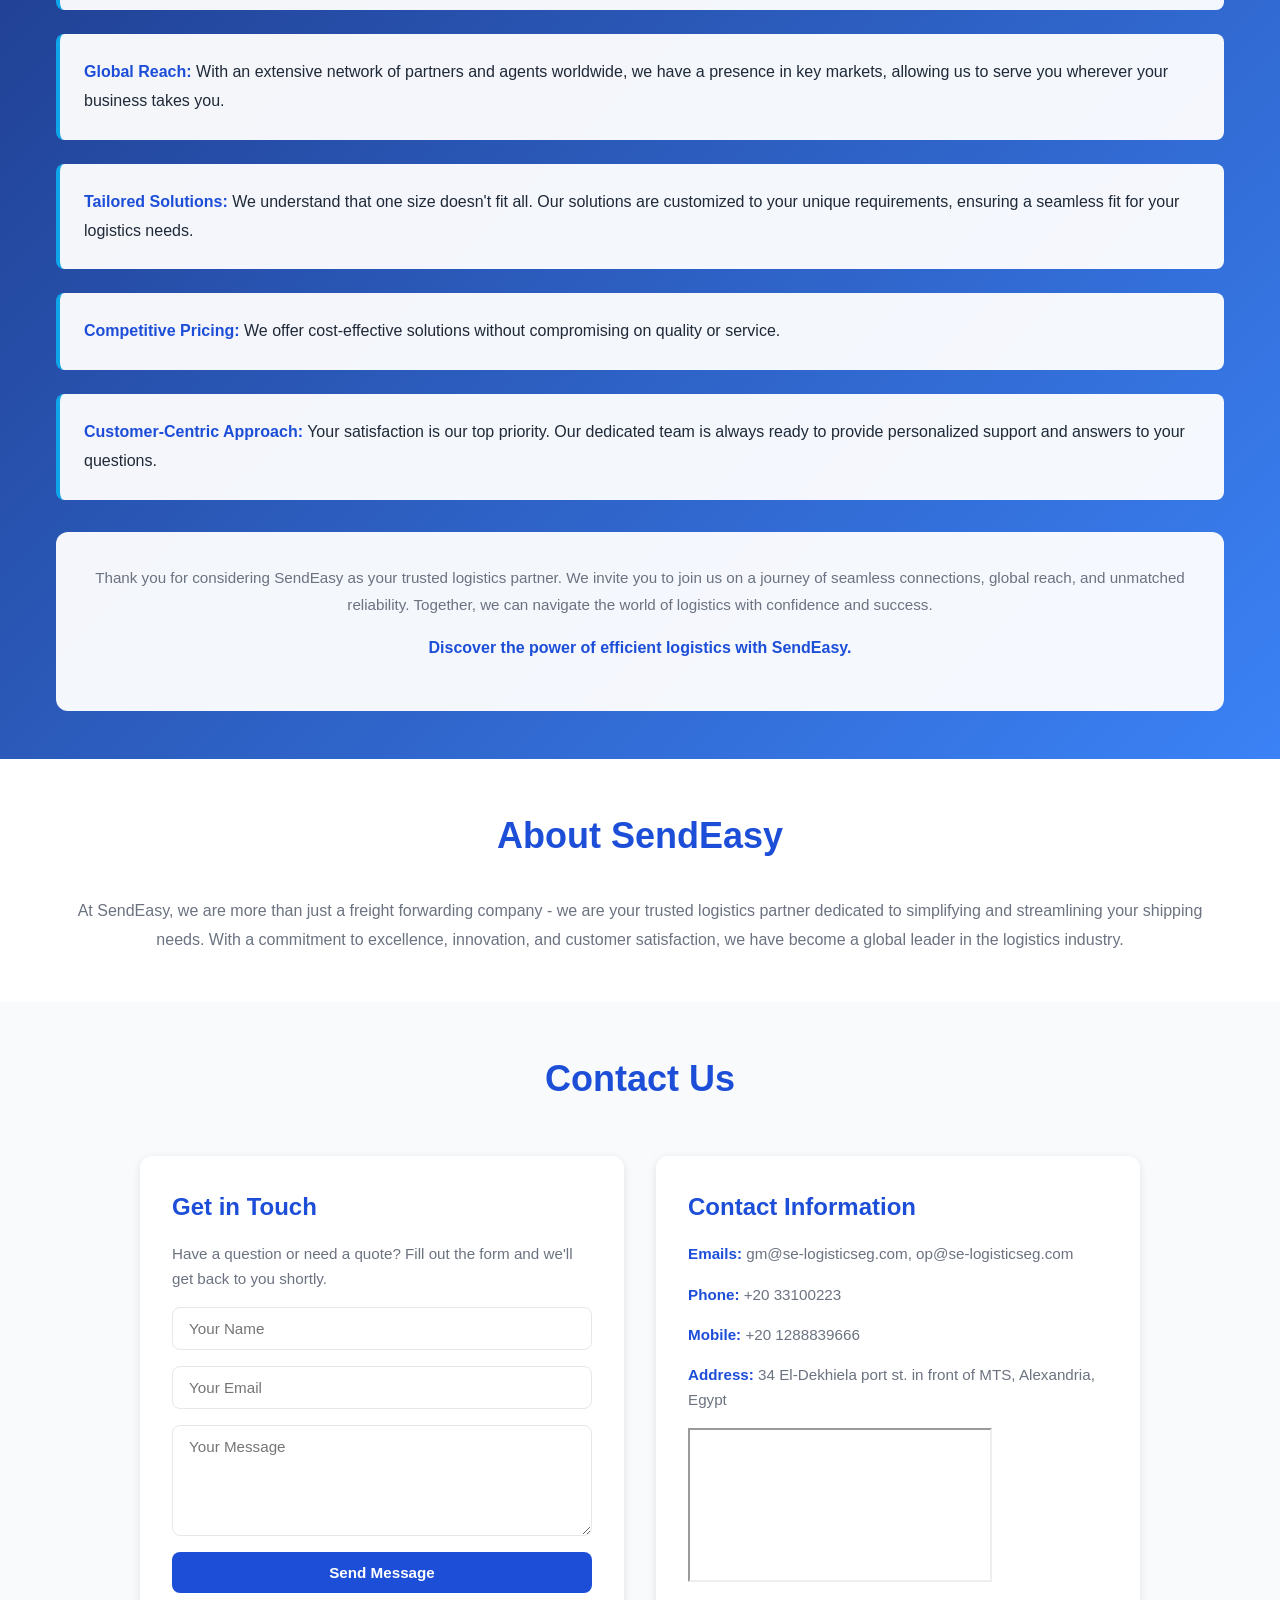
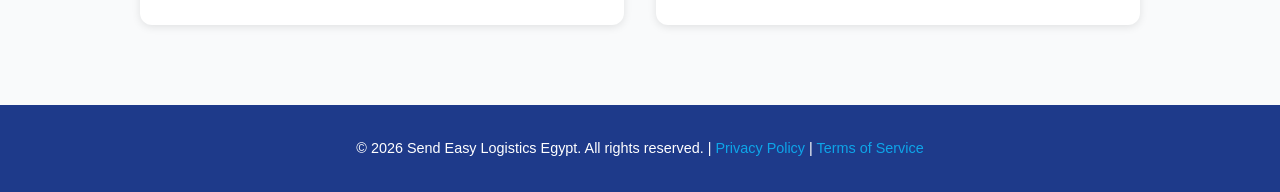
==== commit 577b2e38: "Refine contact information format and add embedded map" ====
--- a/index.html
+++ b/index.html
@@ -125,11 +125,19 @@
                 </div>
                 <div class="contact-info">
                     <h3>Contact Information</h3>
-                    <p><strong>Email:</strong> gm@se-logisticseg.com</p>
-                    <p><strong>Email:</strong> op@se-logisticseg.com</p>
+                    <p><strong>Emails:</strong> gm@se-logisticseg.com, op@se-logisticseg.com</p>
                     <p><strong>Phone:</strong> +20 33100223</p>
-                    <p><strong>Mobile:</strong> +201288839666</p>
+                    <p><strong>Mobile:</strong> +20 1288839666</p>
                     <p><strong>Address:</strong> 34 El-Dekhiela port st. in front of MTS, Alexandria, Egypt</p>
+                    <div class="map-wrapper">
+                        <iframe
+                            src="https://www.google.com/maps?q=34%20El-Dekhiela%20port%20st.%20in%20front%20of%20MTS,%20Alexandria,%20Egypt&output=embed"
+                            loading="lazy"
+                            referrerpolicy="no-referrer-when-downgrade"
+                            title="SendEasy Logistics Egypt Location"
+                            allowfullscreen>
+                        </iframe>
+                    </div>
                 </div>
             </div>
         </div>
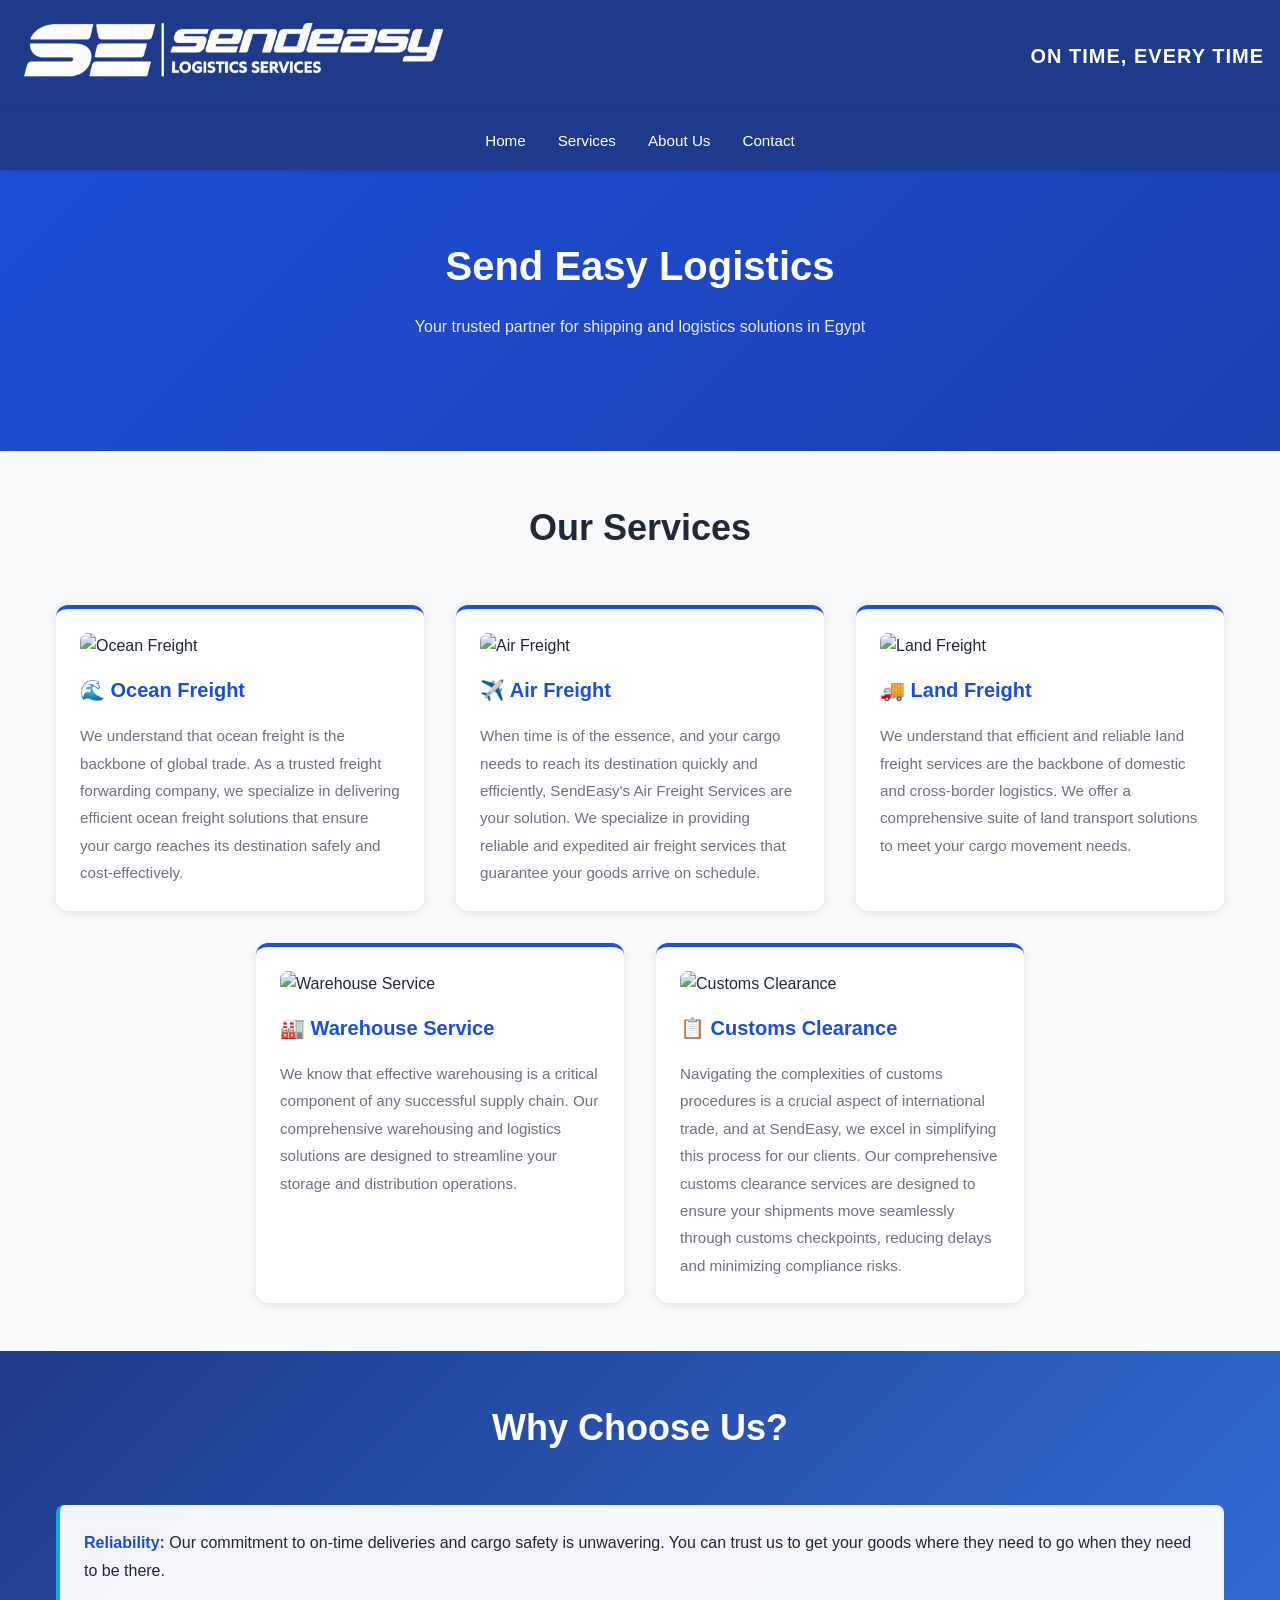
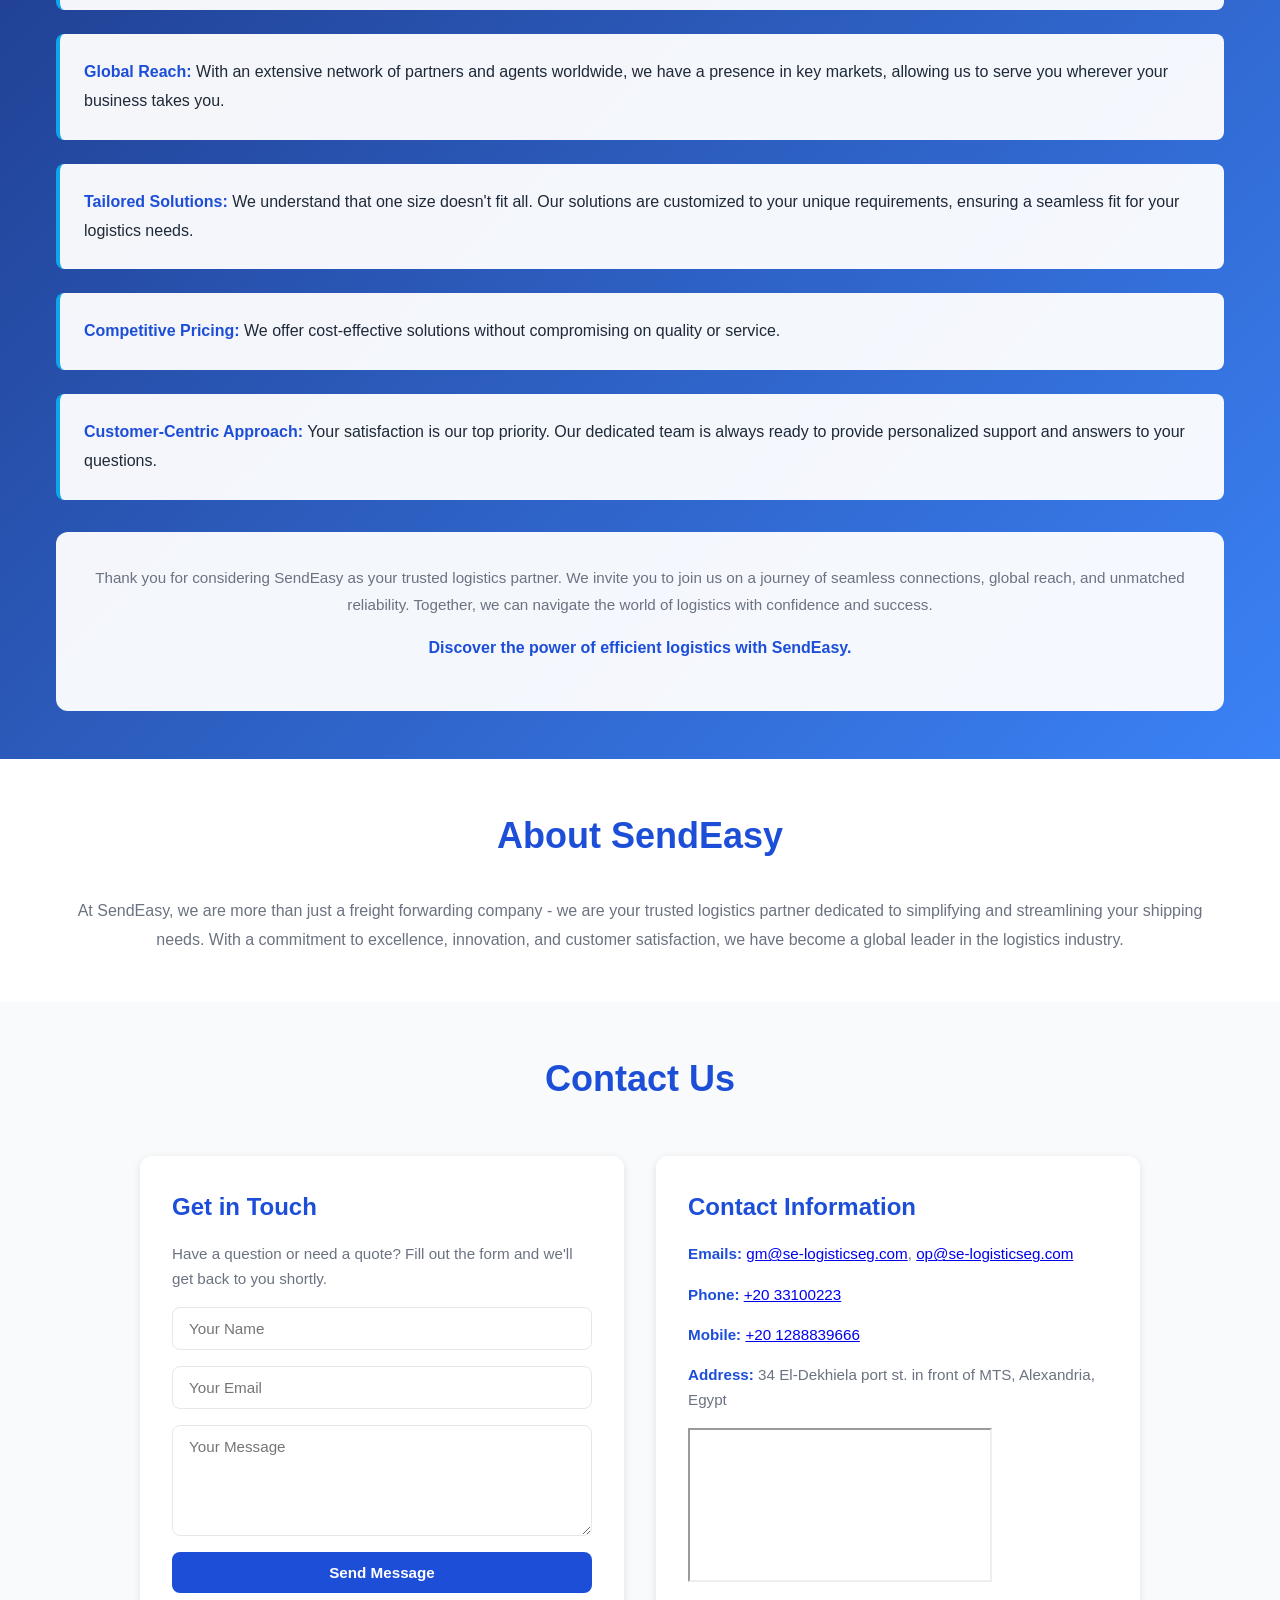
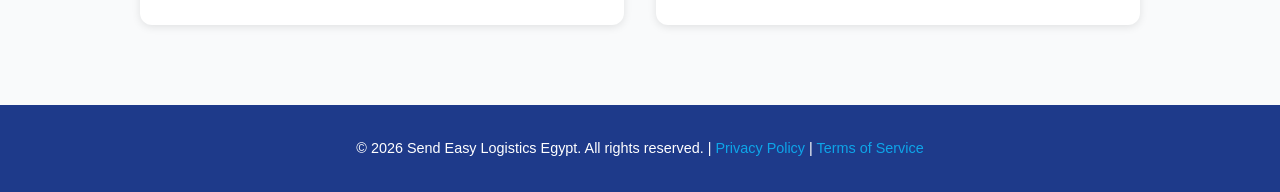
==== commit 3c1af1a8: "Make contact links clickable and refine embedded map zoom" ====
--- a/index.html
+++ b/index.html
@@ -125,13 +125,13 @@
                 </div>
                 <div class="contact-info">
                     <h3>Contact Information</h3>
-                    <p><strong>Emails:</strong> gm@se-logisticseg.com, op@se-logisticseg.com</p>
-                    <p><strong>Phone:</strong> +20 33100223</p>
-                    <p><strong>Mobile:</strong> +20 1288839666</p>
+                    <p><strong>Emails:</strong> <a href="mailto:gm@se-logisticseg.com">gm@se-logisticseg.com</a>, <a href="mailto:op@se-logisticseg.com">op@se-logisticseg.com</a></p>
+                    <p><strong>Phone:</strong> <a href="tel:+2033100223">+20 33100223</a></p>
+                    <p><strong>Mobile:</strong> <a href="tel:+201288839666">+20 1288839666</a></p>
                     <p><strong>Address:</strong> 34 El-Dekhiela port st. in front of MTS, Alexandria, Egypt</p>
                     <div class="map-wrapper">
                         <iframe
-                            src="https://www.google.com/maps?q=34%20El-Dekhiela%20port%20st.%20in%20front%20of%20MTS,%20Alexandria,%20Egypt&output=embed"
+                            src="https://www.google.com/maps?q=34%20El-Dekhiela%20port%20st.%20in%20front%20of%20MTS,%20Alexandria,%20Egypt&z=18&output=embed"
                             loading="lazy"
                             referrerpolicy="no-referrer-when-downgrade"
                             title="SendEasy Logistics Egypt Location"
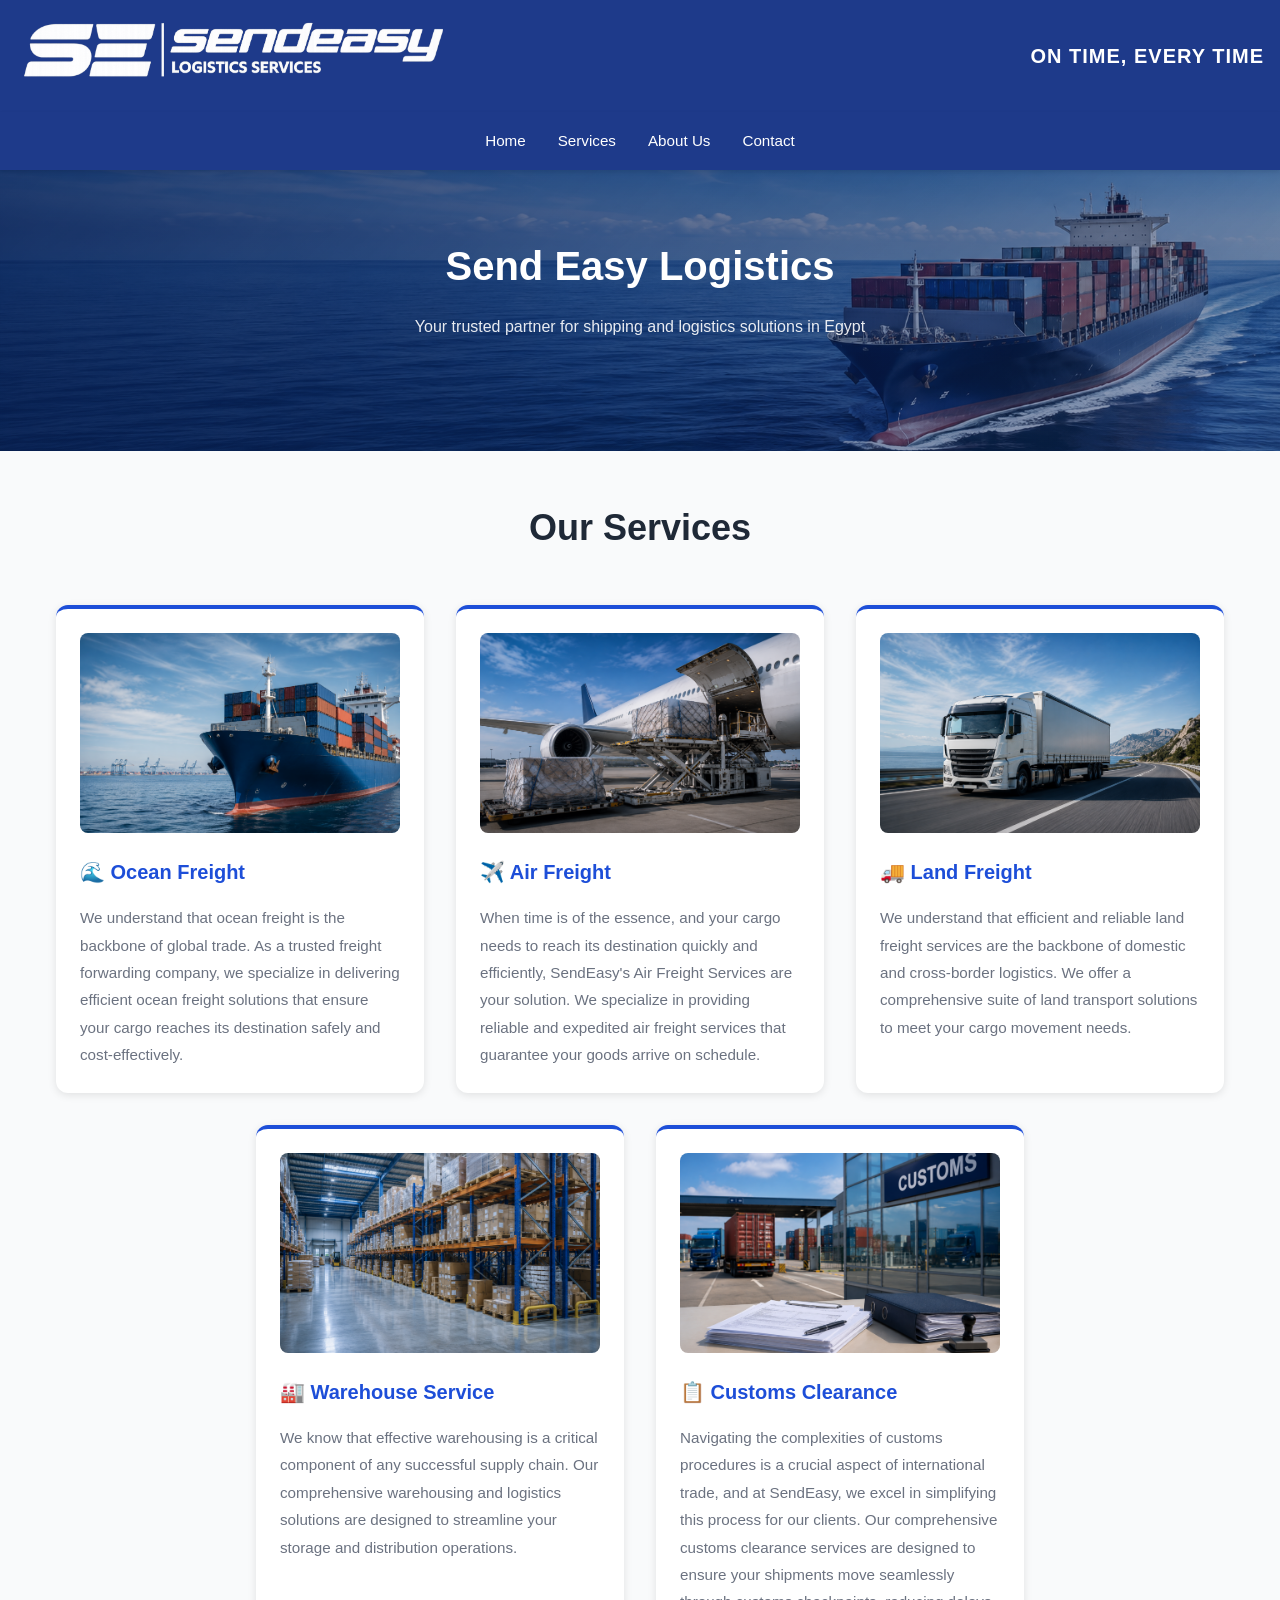
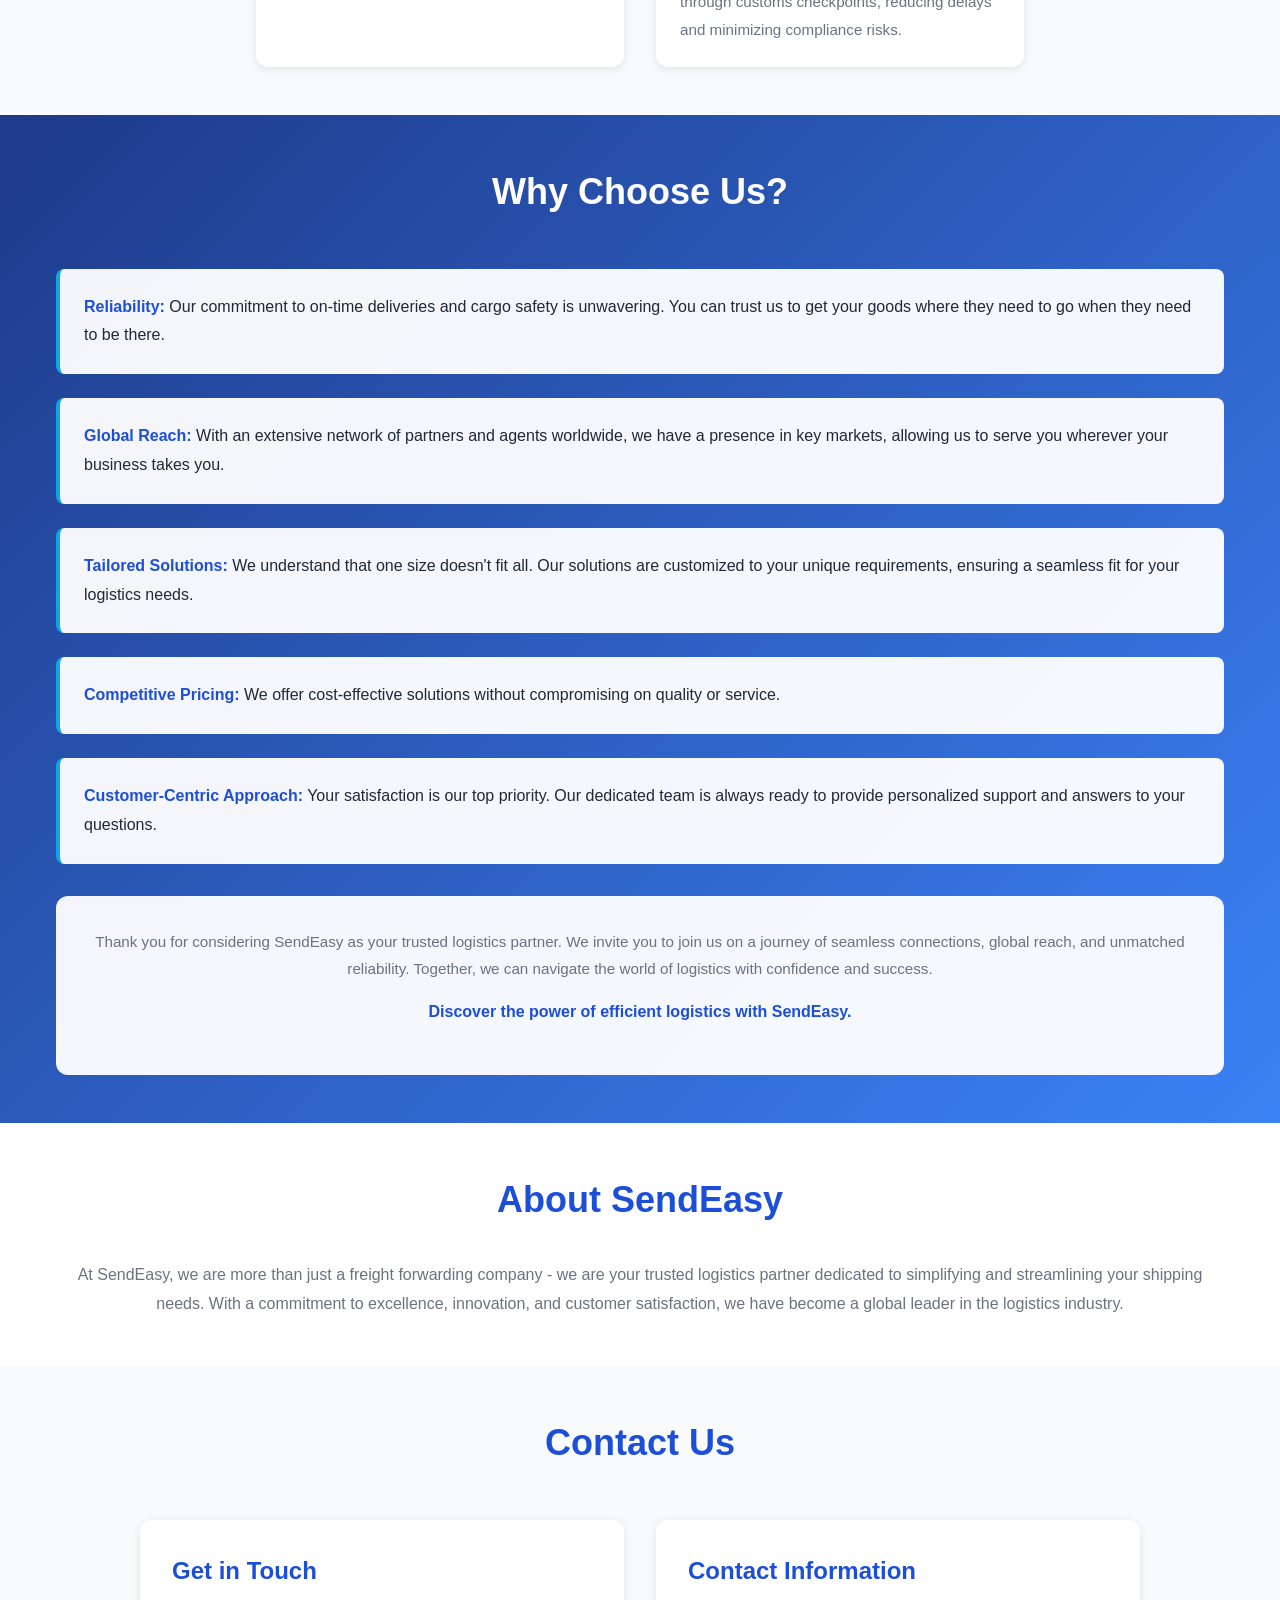
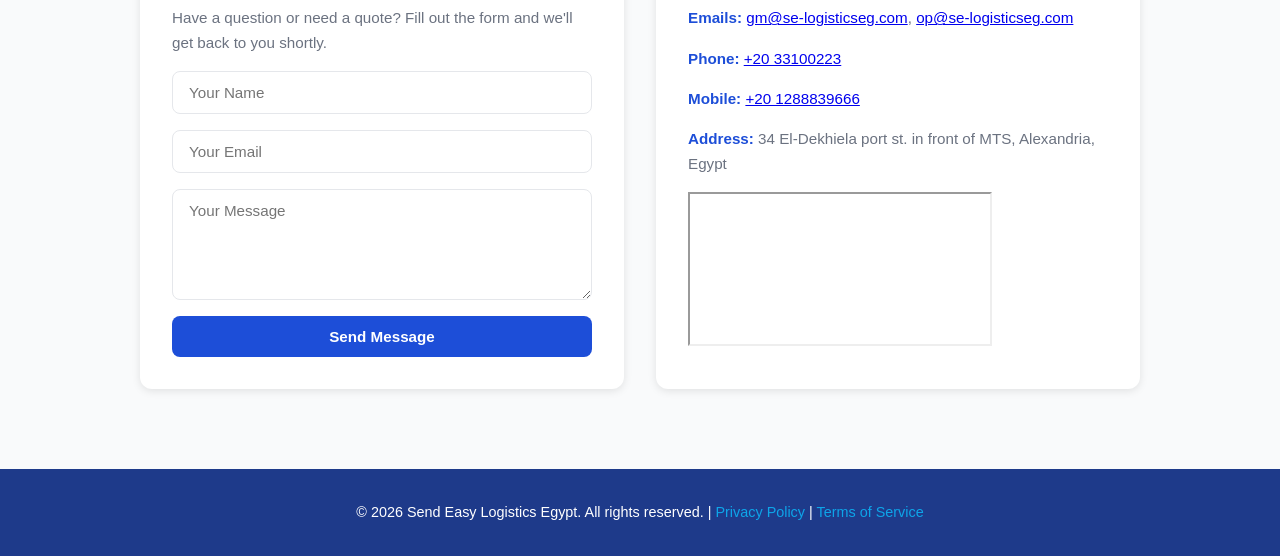
==== commit 3c81723d: "test commit" ====
--- a/index.html
+++ b/index.html
@@ -1,12 +1,14 @@
 <!DOCTYPE html>
 <html lang="en">
+
 <head>
     <meta charset="UTF-8">
     <meta name="viewport" content="width=device-width, initial-scale=1.0">
     <title>Send Easy Logistics | SE Logistics Egypt</title>
-    
+
     <link rel="stylesheet" href="css/style.css">
 </head>
+
 <body class="bg-gray-50 text-gray-800 antialiased">
 
     <!-- Header Banner -->
@@ -44,29 +46,40 @@
             <h2>Our Services</h2>
             <div class="services-grid">
                 <div class="service-card">
-                    <img src="images/ocean-freight.jpg" alt="Ocean Freight" class="card-image">
+                    <img src="images/ocean-freight.png" alt="Ocean Freight" class="card-image">
                     <h3>🌊 Ocean Freight</h3>
-                    <p>We understand that ocean freight is the backbone of global trade. As a trusted freight forwarding company, we specialize in delivering efficient ocean freight solutions that ensure your cargo reaches its destination safely and cost-effectively.</p>
+                    <p>We understand that ocean freight is the backbone of global trade. As a trusted freight forwarding
+                        company, we specialize in delivering efficient ocean freight solutions that ensure your cargo
+                        reaches its destination safely and cost-effectively.</p>
                 </div>
                 <div class="service-card">
-                    <img src="images/air-freight.jpg" alt="Air Freight" class="card-image">
+                    <img src="images/air-freight.png" alt="Air Freight" class="card-image">
                     <h3>✈️ Air Freight</h3>
-                    <p>When time is of the essence, and your cargo needs to reach its destination quickly and efficiently, SendEasy's Air Freight Services are your solution. We specialize in providing reliable and expedited air freight services that guarantee your goods arrive on schedule.</p>
+                    <p>When time is of the essence, and your cargo needs to reach its destination quickly and
+                        efficiently, SendEasy's Air Freight Services are your solution. We specialize in providing
+                        reliable and expedited air freight services that guarantee your goods arrive on schedule.</p>
                 </div>
                 <div class="service-card">
-                    <img src="images/land-freight.jpg" alt="Land Freight" class="card-image">
+                    <img src="images/land-freight.png" alt="Land Freight" class="card-image">
                     <h3>🚚 Land Freight</h3>
-                    <p>We understand that efficient and reliable land freight services are the backbone of domestic and cross-border logistics. We offer a comprehensive suite of land transport solutions to meet your cargo movement needs.</p>
+                    <p>We understand that efficient and reliable land freight services are the backbone of domestic and
+                        cross-border logistics. We offer a comprehensive suite of land transport solutions to meet your
+                        cargo movement needs.</p>
                 </div>
                 <div class="service-card">
-                    <img src="images/warehouse-service.jpg" alt="Warehouse Service" class="card-image">
+                    <img src="images/warehouse-service.png" alt="Warehouse Service" class="card-image">
                     <h3>🏭 Warehouse Service</h3>
-                    <p>We know that effective warehousing is a critical component of any successful supply chain. Our comprehensive warehousing and logistics solutions are designed to streamline your storage and distribution operations.</p>
+                    <p>We know that effective warehousing is a critical component of any successful supply chain. Our
+                        comprehensive warehousing and logistics solutions are designed to streamline your storage and
+                        distribution operations.</p>
                 </div>
                 <div class="service-card">
-                    <img src="images/customs-clearance.jpg" alt="Customs Clearance" class="card-image">
+                    <img src="images/customs-clearance.png" alt="Customs Clearance" class="card-image">
                     <h3>📋 Customs Clearance</h3>
-                    <p>Navigating the complexities of customs procedures is a crucial aspect of international trade, and at SendEasy, we excel in simplifying this process for our clients. Our comprehensive customs clearance services are designed to ensure your shipments move seamlessly through customs checkpoints, reducing delays and minimizing compliance risks.</p>
+                    <p>Navigating the complexities of customs procedures is a crucial aspect of international trade, and
+                        at SendEasy, we excel in simplifying this process for our clients. Our comprehensive customs
+                        clearance services are designed to ensure your shipments move seamlessly through customs
+                        checkpoints, reducing delays and minimizing compliance risks.</p>
                 </div>
             </div>
         </div>
@@ -78,23 +91,30 @@
             <h2>Why Choose Us?</h2>
             <div class="reasons-grid">
                 <div class="reason-item">
-                    <strong>Reliability:</strong> Our commitment to on-time deliveries and cargo safety is unwavering. You can trust us to get your goods where they need to go when they need to be there.
+                    <strong>Reliability:</strong> Our commitment to on-time deliveries and cargo safety is unwavering.
+                    You can trust us to get your goods where they need to go when they need to be there.
                 </div>
                 <div class="reason-item">
-                    <strong>Global Reach:</strong> With an extensive network of partners and agents worldwide, we have a presence in key markets, allowing us to serve you wherever your business takes you.
+                    <strong>Global Reach:</strong> With an extensive network of partners and agents worldwide, we have a
+                    presence in key markets, allowing us to serve you wherever your business takes you.
                 </div>
                 <div class="reason-item">
-                    <strong>Tailored Solutions:</strong> We understand that one size doesn't fit all. Our solutions are customized to your unique requirements, ensuring a seamless fit for your logistics needs.
+                    <strong>Tailored Solutions:</strong> We understand that one size doesn't fit all. Our solutions are
+                    customized to your unique requirements, ensuring a seamless fit for your logistics needs.
                 </div>
                 <div class="reason-item">
-                    <strong>Competitive Pricing:</strong> We offer cost-effective solutions without compromising on quality or service.
+                    <strong>Competitive Pricing:</strong> We offer cost-effective solutions without compromising on
+                    quality or service.
                 </div>
                 <div class="reason-item">
-                    <strong>Customer-Centric Approach:</strong> Your satisfaction is our top priority. Our dedicated team is always ready to provide personalized support and answers to your questions.
+                    <strong>Customer-Centric Approach:</strong> Your satisfaction is our top priority. Our dedicated
+                    team is always ready to provide personalized support and answers to your questions.
                 </div>
             </div>
             <div class="why-choose-us-closing">
-                <p>Thank you for considering SendEasy as your trusted logistics partner. We invite you to join us on a journey of seamless connections, global reach, and unmatched reliability. Together, we can navigate the world of logistics with confidence and success.</p>
+                <p>Thank you for considering SendEasy as your trusted logistics partner. We invite you to join us on a
+                    journey of seamless connections, global reach, and unmatched reliability. Together, we can navigate
+                    the world of logistics with confidence and success.</p>
                 <p class="tagline">Discover the power of efficient logistics with SendEasy.</p>
             </div>
         </div>
@@ -104,7 +124,9 @@
     <section id="about" class="about-section">
         <div class="container">
             <h2>About SendEasy</h2>
-            <p>At SendEasy, we are more than just a freight forwarding company - we are your trusted logistics partner dedicated to simplifying and streamlining your shipping needs. With a commitment to excellence, innovation, and customer satisfaction, we have become a global leader in the logistics industry.</p>
+            <p>At SendEasy, we are more than just a freight forwarding company - we are your trusted logistics partner
+                dedicated to simplifying and streamlining your shipping needs. With a commitment to excellence,
+                innovation, and customer satisfaction, we have become a global leader in the logistics industry.</p>
         </div>
     </section>
 
@@ -116,26 +138,29 @@
                 <div class="contact-form">
                     <h3>Get in Touch</h3>
                     <p>Have a question or need a quote? Fill out the form and we'll get back to you shortly.</p>
-                    <form class="form-group">
-                        <input type="text" placeholder="Your Name" required>
-                        <input type="email" placeholder="Your Email" required>
-                        <textarea placeholder="Your Message" rows="5" required></textarea>
+
+                    <form name="contact-clean" method="POST" data-netlify="true" class="form-group">
+
+                        <input type="text" name="name" placeholder="Your Name" required>
+                        <input type="email" name="email" placeholder="Your Email" required>
+                        <textarea name="message" placeholder="Your Message" rows="5" required></textarea>
+
                         <button type="submit" class="btn btn-primary">Send Message</button>
                     </form>
                 </div>
+
                 <div class="contact-info">
                     <h3>Contact Information</h3>
-                    <p><strong>Emails:</strong> <a href="mailto:gm@se-logisticseg.com">gm@se-logisticseg.com</a>, <a href="mailto:op@se-logisticseg.com">op@se-logisticseg.com</a></p>
+                    <p><strong>Emails:</strong> <a href="mailto:gm@se-logisticseg.com">gm@se-logisticseg.com</a>, <a
+                            href="mailto:op@se-logisticseg.com">op@se-logisticseg.com</a></p>
                     <p><strong>Phone:</strong> <a href="tel:+2033100223">+20 33100223</a></p>
                     <p><strong>Mobile:</strong> <a href="tel:+201288839666">+20 1288839666</a></p>
                     <p><strong>Address:</strong> 34 El-Dekhiela port st. in front of MTS, Alexandria, Egypt</p>
                     <div class="map-wrapper">
                         <iframe
                             src="https://www.google.com/maps?q=34%20El-Dekhiela%20port%20st.%20in%20front%20of%20MTS,%20Alexandria,%20Egypt&z=18&output=embed"
-                            loading="lazy"
-                            referrerpolicy="no-referrer-when-downgrade"
-                            title="SendEasy Logistics Egypt Location"
-                            allowfullscreen>
+                            loading="lazy" referrerpolicy="no-referrer-when-downgrade"
+                            title="SendEasy Logistics Egypt Location" allowfullscreen>
                         </iframe>
                     </div>
                 </div>
@@ -145,9 +170,11 @@
 
     <!-- Footer -->
     <footer>
-        <p>&copy; 2026 Send Easy Logistics Egypt. All rights reserved. | <a href="#">Privacy Policy</a> | <a href="#">Terms of Service</a></p>
+        <p>&copy; 2026 Send Easy Logistics Egypt. All rights reserved. | <a href="privacy-policy.html">Privacy
+                Policy</a> | <a href="terms-of-service.html">Terms of Service</a></p>
     </footer>
 
     <script src="js/script.js"></script>
 </body>
-</html>
+
+</html>
--- a/css/style.css
+++ b/css/style.css
@@ -163,7 +163,9 @@
 
 /* Hero Section */
 .hero {
-    background: linear-gradient(135deg, #1D4ED8 0%, #1E40AF 100%);
+    background:
+        linear-gradient(135deg, rgba(10, 36, 92, 0.72) 0%, rgba(10, 36, 92, 0.42) 100%),
+        url('../images/hero-cargo-ship.png') center / cover no-repeat;
     color: white;
     padding: 4rem 1rem 5rem 1rem;
     text-align: center;
